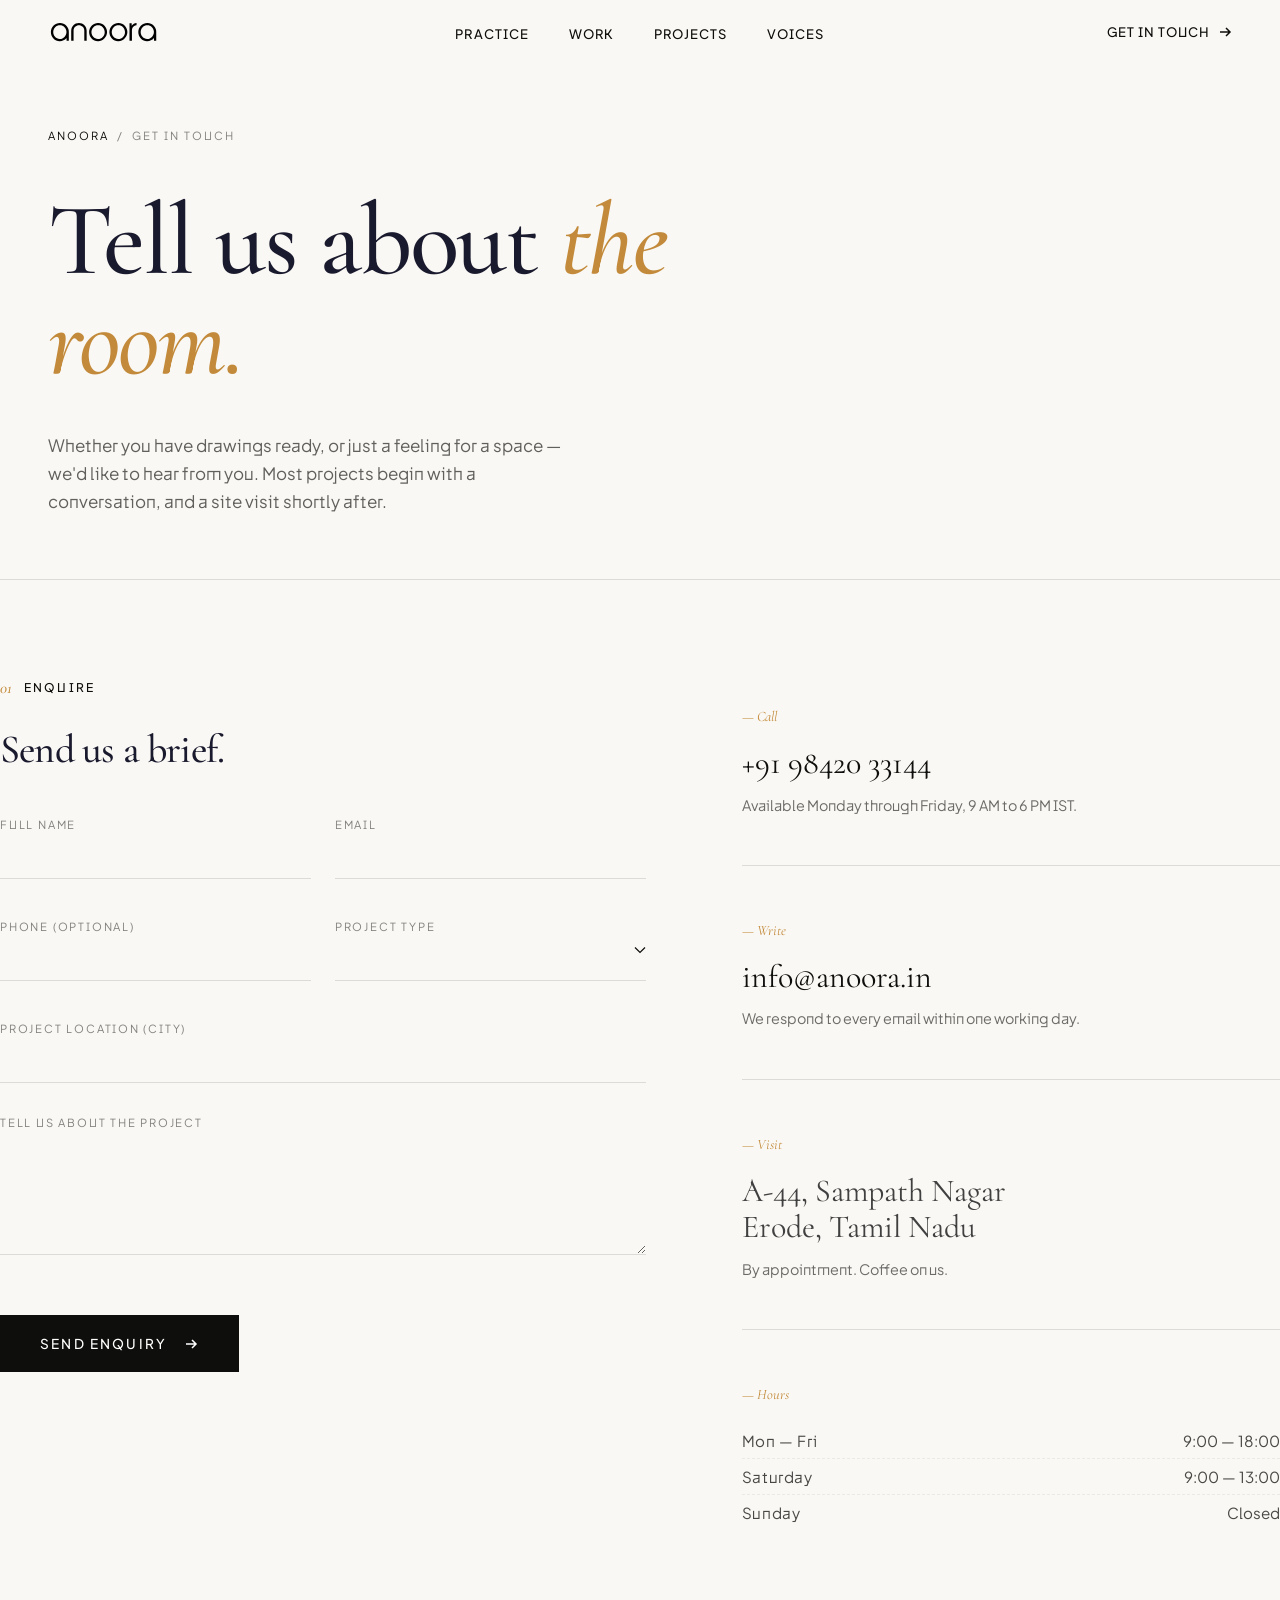
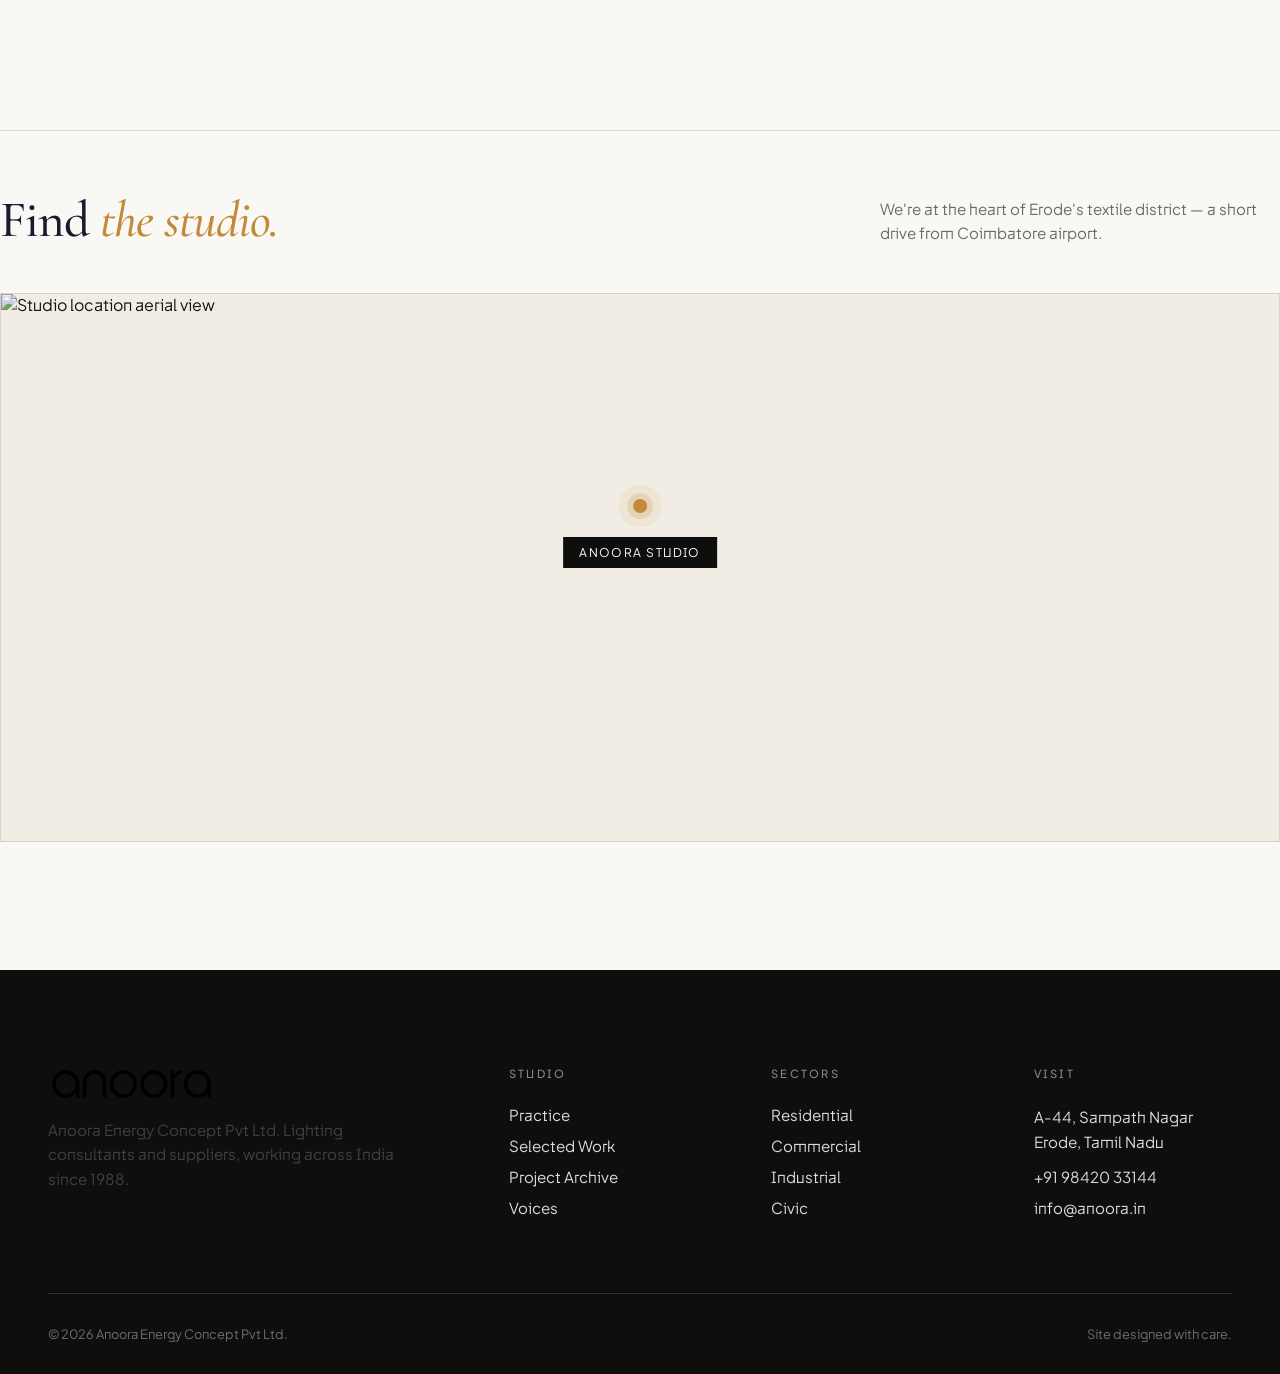
==== contact.html @ b4c1d75c "feat: add contact page; drop Makino and Horse Court from homepage feature list Contact page rebuilt " ====
<!DOCTYPE html>
<html lang="en">
<head>
  <meta charset="UTF-8">
  <meta name="viewport" content="width=device-width, initial-scale=1.0">
  <title>Get in Touch — Anoora</title>
  <link rel="preconnect" href="https://fonts.googleapis.com">
  <link rel="preconnect" href="https://fonts.gstatic.com" crossorigin>
  <link href="https://fonts.googleapis.com/css2?family=Cormorant+Garamond:ital,wght@0,400;0,500;0,600;1,400;1,500&family=Plus+Jakarta+Sans:wght@300;400;500;600;700;800&display=swap" rel="stylesheet">
  <link rel="stylesheet" href="colors_and_type.css">
  <link rel="stylesheet" href="styles.css">
</head>
<body>
  <!-- Nav -->
  <nav class="nav nav-always-dark" id="nav" style="padding: 20px 48px">
    <a href="index.html" class="nav-brand" aria-label="Anoora — Home">
      <img src="resources/anoora-wordmark.svg" alt="Anoora" style="height: 24px">
    </a>
    <ul class="nav-links">
      <li><a href="index.html#practice">Practice</a></li>
      <li><a href="index.html#work">Work</a></li>
      <li><a href="projects.html">Projects</a></li>
      <li><a href="index.html#voices">Voices</a></li>
    </ul>
    <a href="contact.html" class="nav-cta">
      Get in Touch
      <svg viewBox="0 0 14 14" fill="none" stroke="currentColor" stroke-width="1.5"><path d="M2 7h10M8 3l4 4-4 4"/></svg>
    </a>
  </nav>

  <!-- Hero -->
  <header class="contact-hero">
    <div class="container">
      <div class="breadcrumb">
        <a href="index.html">Anoora</a> &nbsp;/&nbsp; <span>Get in Touch</span>
      </div>
      <h1 class="display-h">Tell us about <em>the room.</em></h1>
      <p class="lede">Whether you have drawings ready, or just a feeling for a space — we'd like to hear from you. Most projects begin with a conversation, and a site visit shortly after.</p>
    </div>
  </header>

  <!-- Main -->
  <section class="container contact-main">
    <!-- Form -->
    <div class="form-section">
      <div class="eyebrow"><span class="num">01</span><span>Enquire</span></div>
      <h2 class="display-h">Send us a brief.</h2>

      <div class="success" id="success">✓ Thank you. We've received your enquiry and will be in touch within two working days.</div>

      <form id="contactForm">
        <div class="form-row">
          <div class="field">
            <input type="text" id="name" name="name" placeholder=" " required>
            <label for="name">Full name</label>
          </div>
          <div class="field">
            <input type="email" id="email" name="email" placeholder=" " required>
            <label for="email">Email</label>
          </div>
        </div>

        <div class="form-row">
          <div class="field">
            <input type="tel" id="phone" name="phone" placeholder=" ">
            <label for="phone">Phone (optional)</label>
          </div>
          <div class="field">
            <select id="type" name="type" required>
              <option value=""></option>
              <option value="residential">Residential</option>
              <option value="commercial">Commercial</option>
              <option value="industrial">Industrial</option>
              <option value="hospitality">Hospitality</option>
              <option value="civic">Civic / Government</option>
              <option value="other">Other</option>
            </select>
            <label for="type">Project type</label>
          </div>
        </div>

        <div class="field">
          <input type="text" id="location" name="location" placeholder=" ">
          <label for="location">Project location (city)</label>
        </div>

        <div class="field">
          <textarea id="message" name="message" placeholder=" " required></textarea>
          <label for="message">Tell us about the project</label>
        </div>

        <button type="submit" class="submit">
          Send Enquiry
          <svg viewBox="0 0 16 16" fill="none" stroke="currentColor" stroke-width="1.5"><path d="M3 8h10M9 4l4 4-4 4"/></svg>
        </button>
      </form>
    </div>

    <!-- Info -->
    <aside class="info-section">
      <div class="info-block">
        <span class="label">— Call</span>
        <p class="value"><a href="tel:+919842033144">+91 98420 33144</a></p>
        <p class="desc">Available Monday through Friday, 9 AM to 6 PM IST.</p>
      </div>

      <div class="info-block">
        <span class="label">— Write</span>
        <p class="value"><a href="mailto:info@anoora.in">info@anoora.in</a></p>
        <p class="desc">We respond to every email within one working day.</p>
      </div>

      <div class="info-block">
        <span class="label">— Visit</span>
        <p class="value">A-44, Sampath Nagar<br>Erode, Tamil Nadu</p>
        <p class="desc">By appointment. Coffee on us.</p>
      </div>

      <div class="info-block">
        <span class="label">— Hours</span>
        <ul class="hours">
          <li><span class="day">Mon — Fri</span><span>9:00 — 18:00</span></li>
          <li><span class="day">Saturday</span><span>9:00 — 13:00</span></li>
          <li><span class="day">Sunday</span><span>Closed</span></li>
        </ul>
      </div>
    </aside>
  </section>

  <!-- Map -->
  <section class="container map-section">
    <div class="map-head">
      <h2 class="display-h">Find <em>the studio.</em></h2>
      <p>We're at the heart of Erode's textile district — a short drive from Coimbatore airport.</p>
    </div>
    <div class="map-frame">
      <img src="https://images.unsplash.com/photo-1524661135-423995f22d0b?w=2000&q=85&auto=format&fit=crop" alt="Studio location aerial view">
      <div class="map-pin">
        <div class="dot"></div>
        <div class="label">Anoora Studio</div>
      </div>
    </div>
  </section>

  <!-- Footer -->
  <footer>
    <div class="container">
      <div class="footer-top">
        <div class="footer-brand">
          <img src="resources/anoora-wordmark.svg" alt="Anoora" style="height: 36px; margin-bottom: 1rem;">
          <p>Anoora Energy Concept Pvt Ltd. Lighting consultants and suppliers, working across India since 1988.</p>
        </div>
        <div class="footer-col">
          <h4>Studio</h4>
          <a href="index.html#practice">Practice</a>
          <a href="index.html#work">Selected Work</a>
          <a href="projects.html">Project Archive</a>
          <a href="index.html#voices">Voices</a>
        </div>
        <div class="footer-col">
          <h4>Sectors</h4>
          <a href="#">Residential</a>
          <a href="#">Commercial</a>
          <a href="#">Industrial</a>
          <a href="#">Civic</a>
        </div>
        <div class="footer-col">
          <h4>Visit</h4>
          <p>A-44, Sampath Nagar<br>Erode, Tamil Nadu</p>
          <a href="tel:+919842033144">+91 98420 33144</a>
          <a href="mailto:info@anoora.in">info@anoora.in</a>
        </div>
      </div>
      <div class="footer-bottom">
        <span>© 2026 Anoora Energy Concept Pvt Ltd.</span>
        <span>Site designed with care.</span>
      </div>
    </div>
  </footer>

  <script>
    // Nav scroll behavior (matches projects.html)
    const nav = document.getElementById('nav');
    const onScroll = () => {
      if (window.scrollY > 80) nav.classList.add('scrolled');
      else nav.classList.remove('scrolled');
    };
    window.addEventListener('scroll', onScroll, { passive: true });
    onScroll();

    // Contact form (no backend — just confirms receipt client-side)
    const form = document.getElementById('contactForm');
    const success = document.getElementById('success');

    form.addEventListener('submit', (e) => {
      e.preventDefault();
      success.classList.add('show');
      form.reset();
      setTimeout(() => success.classList.remove('show'), 6000);
    });
  </script>
</body>
</html>
---- colors_and_type.css ----
/* Anoora Design System - Colors & Typography */

:root {
  /* ===== PRIMARY BRAND COLORS ===== */
  --color-primary: #6B5B4B;           /* Muted taupe brown for buttons */
  --color-primary-light: #7A6958;     /* Lighter taupe for hover */
  --color-primary-dark: #5C4E42;      /* Darker taupe for active */

  --color-accent: #D64545;

  /* ===== BRAND ACCENT (Original gold - use for highlights only) ===== */
  --color-brand-gold: #F49C3C;
  --color-brand-gold-dark: #E08A2A;

  /* ===== NEUTRALS (Simplified) ===== */
  --color-white: #FFFFFF;
  --color-black: #000000;

  --color-gray-100: #F5F5F5;
  --color-gray-200: #EFEFEF;
  --color-gray-400: #BDBDBD;
  --color-gray-600: #666666;
  --color-gray-700: #404040;
  --color-gray-900: #1A1A2E;

  /* ===== SEMANTIC COLORS ===== */
  --color-success: #1F8A5B;
  --color-warning: #E5A712;
  --color-error: #C73E1D;
  --color-info: #2A6FDB;

  /* ===== TEXT COLORS ===== */
  --text-primary: #1A1A2E;
  --text-secondary: #404040;
  --text-tertiary: #999999;
  --text-disabled: #BDBDBD;
  --text-inverse: #FFFFFF;

  /* ===== BACKGROUNDS ===== */
  --bg-primary: #FFFFFF;
  --bg-secondary: #F5F5F5;
  --bg-tertiary: #EFEFEF;

  /* ===== BORDERS ===== */
  --border-color-light: #EFEFEF;
  --border-color-medium: #DCDCDC;
  --border-color-dark: #BDBDBD;
  --border-width-thin: 0.0625rem;  /* 1px */
  --border-width-medium: 0.125rem; /* 2px */
  --border-radius-sm: 0.25rem;     /* 4px */
  --border-radius-md: 0.5rem;      /* 8px */
  --border-radius-lg: 0.75rem;     /* 12px */
  --border-radius-xl: 1rem;        /* 16px */

  /* ===== SHADOWS ===== */
  --shadow-sm: 0 2px 8px rgba(0, 0, 0, 0.08);
  --shadow-md: 0 4px 16px rgba(0, 0, 0, 0.12);
  --shadow-lg: 0 12px 32px rgba(0, 0, 0, 0.16);
  --shadow-overlay: 0 20px 48px rgba(0, 0, 0, 0.2);

  /* ===== SPACING SCALE (0.5rem base = 8px) ===== */
  --space-xs: 0.25rem;     /* 4px */
  --space-sm: 0.5rem;      /* 8px */
  --space-md: 1rem;        /* 16px */
  --space-lg: 1.5rem;      /* 24px */
  --space-xl: 2rem;        /* 32px */
  --space-2xl: 2.5rem;     /* 40px */
  --space-3xl: 3rem;       /* 48px */
  --space-4xl: 3.5rem;     /* 56px */
  --space-5xl: 4rem;       /* 64px */
  --space-6xl: 5rem;       /* 80px */

  /* ===== TYPOGRAPHY - FONT FAMILIES ===== */
  --font-sans: "Plus Jakarta Sans", -apple-system, BlinkMacSystemFont, "Segoe UI", "Helvetica Neue", sans-serif;
  --font-serif: "Plus Jakarta Sans", "Georgia", serif;
  --font-mono: "IBM Plex Mono", "Courier New", monospace;

  /* ===== TYPOGRAPHY - SIZE SCALE (rem-based) ===== */
  --text-xs: 0.75rem;      /* 12px */
  --text-sm: 0.875rem;     /* 14px */
  --text-base: 1rem;       /* 16px */
  --text-lg: 1.25rem;      /* 20px */
  --text-xl: 1.5rem;       /* 24px */
  --text-2xl: 1.75rem;     /* 28px */
  --text-3xl: 2rem;        /* 32px */
  --text-4xl: 2.25rem;     /* 36px */
  --text-5xl: 2.5rem;      /* 40px */
  --text-6xl: 3rem;        /* 48px */
  --text-7xl: 3.5rem;      /* 56px */

  /* ===== TYPOGRAPHY - LINE HEIGHT ===== */
  --leading-tight: 1.2;
  --leading-snug: 1.375;
  --leading-normal: 1.5;
  --leading-relaxed: 1.625;
  --leading-loose: 1.875;

  /* ===== TYPOGRAPHY - FONT WEIGHT ===== */
  --font-light: 300;
  --font-normal: 400;
  --font-medium: 500;
  --font-semibold: 600;
  --font-bold: 700;
  --font-extrabold: 800;

  /* ===== TRANSITIONS ===== */
  --transition-fast: 150ms cubic-bezier(0.4, 0, 0.2, 1);
  --transition-base: 200ms cubic-bezier(0.4, 0, 0.2, 1);
  --transition-slow: 300ms cubic-bezier(0.4, 0, 0.2, 1);

  /* ===== Z-INDEX SCALE ===== */
  --z-base: 0;
  --z-dropdown: 10;
  --z-sticky: 20;
  --z-fixed: 30;
  --z-modal-backdrop: 40;
  --z-modal: 50;
  --z-tooltip: 100;
}

/* ===== SEMANTIC TYPE STYLES ===== */

/* Headings */
h1, h2, h3, h4, h5, h6 {
  margin: 0;
  color: var(--text-primary);
}

h1 {
  font-size: var(--text-6xl);
  font-weight: var(--font-bold);
  line-height: var(--leading-tight);
}

h2 {
  font-size: var(--text-5xl);
  font-weight: var(--font-bold);
  line-height: var(--leading-tight);
}

h3 {
  font-size: var(--text-3xl);
  font-weight: var(--font-bold);
  line-height: var(--leading-snug);
}

h4 {
  font-size: var(--text-2xl);
  font-weight: var(--font-semibold);
  line-height: var(--leading-snug);
}

h5 {
  font-size: var(--text-lg);
  font-weight: var(--font-semibold);
  line-height: var(--leading-normal);
}

h6 {
  font-size: var(--text-base);
  font-weight: var(--font-semibold);
  line-height: var(--leading-normal);
  color: var(--text-secondary);
}

/* Body Text */
p {
  font-size: var(--text-base);
  font-weight: var(--font-normal);
  line-height: var(--leading-relaxed);
  color: var(--text-secondary);
  margin: 0;
}

.text-sm {
  font-size: var(--text-sm);
  line-height: var(--leading-normal);
}

.text-xs {
  font-size: var(--text-xs);
  line-height: var(--leading-tight);
}

.text-lg {
  font-size: var(--text-lg);
  line-height: var(--leading-relaxed);
}

/* Text Variants */
.text-primary {
  color: var(--text-primary);
}

.text-secondary {
  color: var(--text-secondary);
}

.text-tertiary {
  color: var(--text-tertiary);
}

.text-disabled {
  color: var(--text-disabled);
}

.text-inverse {
  color: var(--text-inverse);
}

.text-bold {
  font-weight: var(--font-bold);
}

.text-semibold {
  font-weight: var(--font-semibold);
}

.text-medium {
  font-weight: var(--font-medium);
}

/* Links */
a {
  color: var(--color-primary);
  text-decoration: none;
  transition: color var(--transition-base);
}

a:hover {
  color: var(--color-primary-dark);
  text-decoration: underline;
}

a:active {
  color: var(--color-primary-dark);
}

/* Code */
code {
  font-family: var(--font-mono);
  font-size: 0.875em;
  background-color: var(--bg-tertiary);
  padding: 2px 6px;
  border-radius: var(--border-radius-sm);
  color: var(--color-accent);
}

pre {
  font-family: var(--font-mono);
  font-size: var(--text-sm);
  background-color: var(--color-gray-900);
  color: #E0E0E0;
  padding: var(--space-lg);
  border-radius: var(--border-radius-md);
  overflow-x: auto;
  line-height: var(--leading-relaxed);
}

/* ===== COMPONENT UTILITIES ===== */

.button-primary {
  background-color: var(--color-primary);
  color: var(--text-inverse);
  font-weight: var(--font-semibold);
  padding: 0.75rem 1.5rem;
  border: none;
  border-radius: var(--border-radius-md);
  cursor: pointer;
  transition: all var(--transition-base);
  min-height: 2.75rem;
  display: inline-flex;
  align-items: center;
  justify-content: center;
}

.button-primary:hover {
  background-color: var(--color-primary-light);
  box-shadow: var(--shadow-sm);
}

.button-primary:active {
  background-color: var(--color-primary-dark);
}

.button-secondary {
  background-color: var(--bg-primary);
  color: var(--text-primary);
  border: var(--border-width-thin) solid var(--border-color-dark);
  font-weight: var(--font-semibold);
  padding: 0.75rem 1.5rem;
  border-radius: var(--border-radius-md);
  cursor: pointer;
  transition: all var(--transition-base);
  min-height: 2.75rem;
  display: inline-flex;
  align-items: center;
  justify-content: center;
}

.button-secondary:hover {
  border-color: var(--color-primary);
  color: var(--color-primary);
}

.button-secondary:active {
  background-color: var(--bg-secondary);
}

.card {
  background-color: var(--bg-primary);
  border: var(--border-width-thin) solid var(--border-color-light);
  border-radius: var(--border-radius-lg);
  padding: var(--space-lg);
  box-shadow: var(--shadow-sm);
  transition: all var(--transition-base);
}

.card:hover {
  box-shadow: var(--shadow-md);
}

.input-field {
  width: 100%;
  padding: 0.75rem 1rem;
  font-size: var(--text-base);
  font-family: var(--font-sans);
  border: var(--border-width-thin) solid var(--border-color-medium);
  border-radius: var(--border-radius-md);
  transition: all var(--transition-base);
  color: var(--text-primary);
}

.input-field::placeholder {
  color: var(--text-tertiary);
}

.input-field:focus {
  outline: none;
  border-color: var(--color-primary);
  box-shadow: 0 0 0 0.1875rem rgba(244, 156, 60, 0.1);
}

.badge {
  display: inline-flex;
  align-items: center;
  padding: 0.25rem 0.75rem;
  border-radius: var(--border-radius-sm);
  font-size: var(--text-xs);
  font-weight: var(--font-semibold);
  background-color: var(--bg-secondary);
  color: var(--text-secondary);
}

.badge--success {
  background-color: rgba(31, 138, 91, 0.1);
  color: var(--color-success);
}

.badge--warning {
  background-color: rgba(229, 167, 18, 0.1);
  color: var(--color-warning);
}

.badge--error {
  background-color: rgba(199, 62, 29, 0.1);
  color: var(--color-error);
}

.badge--info {
  background-color: rgba(42, 111, 219, 0.1);
  color: var(--color-info);
}
---- styles.css ----
:root {
  --ink: #0E0E0C;
  --ink-soft: #1A1A18;
  --paper: #FAF8F4;
  --paper-warm: #F2EDE4;
  --rule: rgba(14, 14, 12, 0.12);
  --rule-soft: rgba(14, 14, 12, 0.06);
  --rule-inverse: rgba(255, 255, 255, 0.15);
  --gold: #C28A3A;
  --gold-soft: #D4A155;
  --font-display: "Cormorant Garamond", "Garamond", "Georgia", serif;
}

* { box-sizing: border-box; margin: 0; padding: 0; }

html { scroll-behavior: smooth; }

body {
  font-family: var(--font-sans);
  background-color: var(--paper);
  color: var(--ink);
  overflow-x: hidden;
  -webkit-font-smoothing: antialiased;
  font-feature-settings: "ss01", "cv11";
}

img { display: block; max-width: 100%; }

/* ========= NAV ========= */
.nav {
  position: fixed;
  top: 0; left: 0; right: 0;
  padding: 1rem 3rem;
  display: grid;
  grid-template-columns: 1fr auto 1fr;
  align-items: center;
  z-index: 100;
  transition: all 400ms cubic-bezier(0.4, 0, 0.2, 1);
}

.nav.scrolled {
  background: rgba(250, 248, 244, 0.92);
  backdrop-filter: blur(20px);
  padding: 0.75rem 3rem;
  border-bottom: 1px solid var(--rule-soft);
}

.nav-brand {
  display: inline-flex;
  align-items: center;
  text-decoration: none;
  filter: invert(1) brightness(2);
  transition: filter 400ms cubic-bezier(0.4, 0, 0.2, 1);
}

.nav.scrolled .nav-brand { filter: none; }

.nav-brand img {
  height: 32px;
  width: auto;
  display: block;
}

.nav-links {
  display: flex;
  gap: 2.5rem;
  justify-self: center;
  list-style: none;
}

.nav-links a {
  font-size: 0.8125rem;
  font-weight: 500;
  letter-spacing: 0.08em;
  text-transform: uppercase;
  color: #fff;
  text-decoration: none;
  transition: opacity 200ms;
  position: relative;
}

.nav.scrolled .nav-links a { color: var(--ink); }
.nav-links a:hover { opacity: 0.6; }

.nav-cta {
  justify-self: end;
  font-size: 0.8125rem;
  letter-spacing: 0.08em;
  text-transform: uppercase;
  font-weight: 500;
  color: #fff;
  text-decoration: none;
  display: inline-flex;
  align-items: center;
  gap: 0.5rem;
  transition: gap 200ms;
}

.nav.scrolled .nav-cta { color: var(--ink); }
.nav-cta:hover {
  gap: 0.75rem;
  background: rgba(255, 255, 255, 0.12);
  padding: 0.625rem 1.25rem;
  border-radius: 24px;
  transition: all 200ms ease;
}
.nav.scrolled .nav-cta:hover {
  background: rgba(14, 14, 12, 0.08);
}
.nav-cta svg { width: 14px; height: 14px; }

/* ========= HERO ========= */
.hero {
  height: 100vh;
  min-height: 700px;
  position: relative;
  overflow: hidden;
  background: var(--ink);
  color: #fff;
}

.hero-media {
  position: absolute; inset: 0;
  z-index: 1;
}

.hero-media img {
  width: 100%; height: 100%;
  object-fit: cover;
  opacity: 0;
  transform: scale(1.1);
  animation: heroIn 2s cubic-bezier(0.22, 1, 0.36, 1) 0.3s forwards;
}

@keyframes heroIn {
  to { opacity: 0.85; transform: scale(1); }
}

.hero::after {
  content: '';
  position: absolute; inset: 0;
  background: linear-gradient(180deg, rgba(0,0,0,0.4) 0%, rgba(0,0,0,0) 30%, rgba(0,0,0,0) 60%, rgba(0,0,0,0.7) 100%);
  z-index: 2;
}

.hero-content {
  position: relative;
  z-index: 3;
  height: 100%;
  display: grid;
  grid-template-rows: 1fr auto;
  padding: 8rem 3rem 3rem;
}

.hero-meta {
  display: flex;
  justify-content: space-between;
  align-items: end;
  font-size: 0.75rem;
  letter-spacing: 0.18em;
  text-transform: uppercase;
  opacity: 0;
  animation: fadeIn 1.2s ease-out 1.4s forwards;
}

.hero-meta .dot {
  display: inline-block;
  width: 6px; height: 6px;
  background: var(--gold);
  border-radius: 50%;
  margin-right: 0.5rem;
  vertical-align: middle;
}

.hero-headline {
  align-self: end;
  max-width: 1100px;
}

.hero-headline h1 {
  font-family: var(--font-display);
  font-size: clamp(3rem, 9vw, 8rem);
  font-weight: 500;
  line-height: 0.95;
  letter-spacing: -0.02em;
}

.hero-headline h1 .word {
  display: inline-block;
  overflow: hidden;
}

.hero-headline h1 .word > span {
  display: inline-block;
  transform: translateY(110%);
  animation: wordUp 1.1s cubic-bezier(0.22, 1, 0.36, 1) forwards;
}

.hero-headline h1 .word:nth-child(1) > span { animation-delay: 0.5s; }
.hero-headline h1 .word:nth-child(2) > span { animation-delay: 0.65s; }
.hero-headline h1 .word:nth-child(3) > span { animation-delay: 0.8s; }

.hero-headline em {
  font-style: italic;
  color: var(--gold-soft);
}

@keyframes wordUp { to { transform: translateY(0); } }
@keyframes fadeIn { to { opacity: 1; } }

.hero-sub {
  margin-top: 1.5rem;
  font-size: 1rem;
  max-width: 460px;
  opacity: 0;
  line-height: 1.6;
  animation: fadeIn 1.2s ease-out 1.6s forwards;
  color: rgba(255,255,255,0.78);
}

.scroll-cue {
  position: absolute;
  bottom: 2rem; left: 50%;
  transform: translateX(-50%);
  z-index: 4;
  display: flex;
  align-items: center;
  gap: 0.5rem;
  font-size: 0.7rem;
  letter-spacing: 0.2em;
  text-transform: uppercase;
  color: rgba(255,255,255,0.7);
  opacity: 0;
  animation: fadeIn 1s ease-out 2s forwards;
}

.scroll-cue .line {
  width: 1px;
  height: 32px;
  background: rgba(255,255,255,0.4);
  position: relative;
  overflow: hidden;
}

.scroll-cue .line::after {
  content: '';
  position: absolute;
  top: 0; left: 0;
  width: 100%; height: 50%;
  background: var(--gold);
  animation: scrollLine 2s ease-in-out infinite;
}

@keyframes scrollLine {
  0%, 100% { transform: translateY(-100%); }
  50% { transform: translateY(200%); }
}

/* ========= SECTION BASE ========= */
section {
  position: relative;
}

.container {
  max-width: 1480px;
  margin: 0 auto;
  padding: 0 3rem;
}

.eyebrow {
  display: inline-flex;
  align-items: center;
  gap: 0.75rem;
  font-size: 0.75rem;
  letter-spacing: 0.18em;
  text-transform: uppercase;
  font-weight: 500;
  color: var(--ink);
}

.eyebrow .num {
  font-family: var(--font-display);
  font-style: italic;
  color: var(--gold);
  font-size: 1rem;
  letter-spacing: 0;
}

.display-h {
  font-family: var(--font-display);
  font-weight: 500;
  letter-spacing: -0.02em;
  line-height: 0.98;
}

.display-h em {
  font-style: italic;
  color: var(--gold);
}

/* ========= INTRO ========= */
.intro {
  padding: 10rem 0 8rem;
}

.intro-grid {
  display: grid;
  grid-template-columns: 1fr 1.4fr;
  gap: 6rem;
  align-items: start;
}

.intro-left .eyebrow { margin-bottom: 3rem; }

.intro-aside {
  font-size: 0.85rem;
  line-height: 1.7;
  color: rgba(14,14,12,0.6);
  max-width: 280px;
}

.intro-aside .stat {
  font-family: var(--font-display);
  font-size: 3rem;
  color: var(--ink);
  display: block;
  margin-bottom: 0.5rem;
  line-height: 1;
}

.intro-headline {
  font-size: clamp(2.5rem, 5.2vw, 5rem);
  max-width: 14ch;
}

.intro-body {
  margin-top: 3rem;
  max-width: 540px;
  font-size: 1.0625rem;
  line-height: 1.65;
  color: rgba(14,14,12,0.7);
}

.intro-meta {
  margin-top: 3rem;
  padding-top: 2rem;
  border-top: 1px solid var(--rule);
  display: grid;
  grid-template-columns: repeat(3, 1fr);
  gap: 2rem;
  max-width: 540px;
}

.intro-meta .item .num {
  font-family: var(--font-display);
  font-size: 2rem;
  display: block;
  line-height: 1;
  margin-bottom: 0.5rem;
}

.intro-meta .item .label {
  font-size: 0.7rem;
  letter-spacing: 0.16em;
  text-transform: uppercase;
  color: rgba(14,14,12,0.5);
}

/* ========= MARQUEE ========= */
:root { --ticker-scale: 0.55; }

.marquee {
  padding: calc(2rem * var(--ticker-scale)) 0;
  border-top: 1px solid var(--rule);
  border-bottom: 1px solid var(--rule);
  overflow: hidden;
  white-space: nowrap;
}

.marquee-track {
  display: inline-flex;
  gap: calc(4rem * var(--ticker-scale));
  animation: marquee 40s linear infinite;
  font-family: var(--font-display);
  font-size: calc(clamp(3rem, 7vw, 6rem) * var(--ticker-scale));
  line-height: 1;
}

.marquee-track span {
  display: inline-flex;
  align-items: center;
  gap: calc(4rem * var(--ticker-scale));
}

.marquee-track span::after {
  content: '✦';
  color: var(--gold);
  font-size: 0.5em;
}

.marquee-track span:nth-child(odd) {
  color: var(--ink);
}

.marquee-track span:nth-child(even) {
  color: rgba(14,14,12,0.35);
}

.marquee em {
  font-style: italic;
  color: rgba(14,14,12,0.3);
}

@keyframes marquee {
  from { transform: translateX(0); }
  to { transform: translateX(-50%); }
}

/* ========= FEATURED PROJECTS ========= */
.projects {
  padding: 8rem 0 6rem;
}

.projects-header {
  display: grid;
  grid-template-columns: 1fr 1fr;
  align-items: end;
  gap: 4rem;
  margin-bottom: 6rem;
}

.projects-header h2 {
  font-size: clamp(2.5rem, 5vw, 4.5rem);
}

.projects-header p {
  font-size: 1rem;
  line-height: 1.6;
  color: rgba(14,14,12,0.65);
  max-width: 420px;
  justify-self: end;
}

.project-row {
  display: grid;
  grid-template-columns: 1fr 1fr;
  gap: 4rem;
  margin-bottom: 8rem;
  align-items: center;
}

.project-row:nth-child(even) .project-img-wrap { order: 2; }
.project-row:nth-child(even) .project-info { order: 1; padding-right: 0; padding-left: 2rem; }

.project-img-wrap {
  position: relative;
  overflow: hidden;
  aspect-ratio: 4/5;
  background: var(--paper-warm);
}

.project-img-wrap img {
  width: 100%;
  height: 100%;
  object-fit: cover;
  transition: transform 1.2s cubic-bezier(0.22, 1, 0.36, 1);
}

.project-row:hover .project-img-wrap img {
  transform: scale(1.04);
}

.project-info {
  padding-right: 2rem;
}

.project-num {
  font-family: var(--font-display);
  font-style: italic;
  font-size: 1.25rem;
  color: var(--gold);
  margin-bottom: 1.5rem;
  display: block;
}

.project-category {
  font-size: 0.7rem;
  letter-spacing: 0.18em;
  text-transform: uppercase;
  color: rgba(14,14,12,0.5);
  margin-bottom: 1rem;
}

.project-info h3 {
  font-family: var(--font-display);
  font-size: clamp(2rem, 3.5vw, 3rem);
  font-weight: 500;
  line-height: 1.05;
  letter-spacing: -0.01em;
  margin-bottom: 1.5rem;
}

.project-info p {
  font-size: 1rem;
  line-height: 1.65;
  color: rgba(14,14,12,0.65);
  margin-bottom: 2rem;
  max-width: 440px;
}

.project-meta {
  display: flex;
  gap: 2rem;
  margin-bottom: 2.5rem;
  padding-top: 1.5rem;
  border-top: 1px solid var(--rule);
  max-width: 440px;
}

.project-meta .item {
  flex: 1;
}

.project-meta .label {
  font-size: 0.65rem;
  letter-spacing: 0.16em;
  text-transform: uppercase;
  color: rgba(14,14,12,0.5);
  display: block;
  margin-bottom: 0.5rem;
}

.project-meta .val {
  font-size: 0.9rem;
  color: var(--ink);
  font-weight: 500;
}

.arrow-link {
  display: inline-flex;
  align-items: center;
  gap: 0.75rem;
  font-size: 0.8125rem;
  letter-spacing: 0.16em;
  text-transform: uppercase;
  font-weight: 500;
  color: var(--ink);
  text-decoration: none;
  padding-bottom: 0.5rem;
  border-bottom: 1px solid var(--ink);
  transition: gap 300ms ease;
}

.arrow-link:hover { gap: 1.25rem; }
.arrow-link svg { width: 16px; height: 16px; }

.view-all {
  text-align: center;
  margin-top: 4rem;
}

.view-all .arrow-link {
  font-size: 0.9rem;
  padding-bottom: 0.75rem;
}

/* ========= SECTORS (DARK) ========= */
.sectors {
  background: var(--ink);
  color: #fff;
  padding: 10rem 0;
}

.sectors-header {
  margin-bottom: 5rem;
  display: grid;
  grid-template-columns: 1fr 1fr;
  gap: 4rem;
  align-items: end;
}

.sectors-header h2 {
  font-size: clamp(2.5rem, 5vw, 4.5rem);
  color: #fff;
}

.sectors-header em { color: var(--gold-soft); }

.sectors-header p {
  font-size: 1rem;
  color: rgba(255,255,255,0.65);
  max-width: 460px;
  line-height: 1.6;
  justify-self: end;
}

.sectors-grid {
  display: grid;
  grid-template-columns: repeat(4, 1fr);
  gap: 1.5rem;
}

.sector-tile {
  position: relative;
  aspect-ratio: 3/5;
  overflow: hidden;
  cursor: pointer;
}

.sector-tile img {
  width: 100%; height: 100%;
  object-fit: cover;
  transition: transform 1.2s cubic-bezier(0.22, 1, 0.36, 1);
  opacity: 0.7;
}

.sector-tile:hover img {
  transform: scale(1.06);
  opacity: 1;
}

.sector-tile::after {
  content: '';
  position: absolute; inset: 0;
  background: linear-gradient(180deg, rgba(14,14,12,0) 50%, rgba(14,14,12,0.85) 100%);
}

.sector-info {
  position: absolute;
  bottom: 0; left: 0;
  padding: 2rem;
  z-index: 2;
  width: 100%;
}

.sector-num {
  font-family: var(--font-display);
  font-style: italic;
  font-size: 0.9rem;
  color: var(--gold);
  margin-bottom: 0.5rem;
}

.sector-info h3 {
  font-family: var(--font-display);
  font-size: 1.75rem;
  font-weight: 500;
  color: #fff;
  margin-bottom: 0.5rem;
}

.sector-info p {
  font-size: 0.85rem;
  color: rgba(255,255,255,0.7);
  line-height: 1.5;
  max-height: 0;
  opacity: 0;
  overflow: hidden;
  transition: max-height 400ms ease, opacity 400ms ease 100ms;
}

.sector-tile:hover .sector-info p {
  max-height: 100px;
  opacity: 1;
}

/* ========= PHILOSOPHY (LIGHT) ========= */
.philosophy {
  padding: 12rem 0;
  background: var(--paper-warm);
  overflow: hidden;
}

.philosophy-inner {
  display: grid;
  grid-template-columns: 1.2fr 1fr;
  gap: 6rem;
  align-items: center;
}

.philosophy-text .eyebrow { margin-bottom: 2.5rem; }

.philosophy-text h2 {
  font-size: clamp(2.2rem, 4vw, 3.5rem);
  line-height: 1.1;
  margin-bottom: 2rem;
  max-width: 18ch;
}

.philosophy-text p {
  font-size: 1.0625rem;
  line-height: 1.7;
  color: rgba(14,14,12,0.7);
  margin-bottom: 1.5rem;
  max-width: 480px;
}

.philosophy-img {
  aspect-ratio: 3/4;
  overflow: hidden;
}

.philosophy-img img {
  width: 100%; height: 100%;
  object-fit: cover;
}

/* ========= TESTIMONIALS ========= */
.testimonials {
  padding: 10rem 0;
  background: var(--ink);
  color: #fff;
  text-align: center;
}

.testimonials .eyebrow {
  color: rgba(255,255,255,0.7);
  margin-bottom: 4rem;
  justify-content: center;
}

.testimonial-stage {
  max-width: 1000px;
  margin: 0 auto;
  min-height: 320px;
  position: relative;
}

.testimonial-slide {
  position: absolute;
  inset: 0;
  opacity: 0;
  transition: opacity 800ms ease;
  pointer-events: none;
}

.testimonial-slide.active {
  opacity: 1;
  pointer-events: auto;
  position: relative;
}

.testimonial-quote {
  font-family: var(--font-display);
  font-size: clamp(1.75rem, 3.5vw, 3rem);
  font-weight: 500;
  line-height: 1.25;
  color: #fff;
  margin-bottom: 3rem;
  letter-spacing: -0.01em;
}

.testimonial-quote em { color: var(--gold-soft); }

.testimonial-meta {
  display: inline-flex;
  flex-direction: column;
  align-items: center;
  gap: 0.5rem;
}

.testimonial-meta .name {
  font-size: 0.9rem;
  font-weight: 500;
  letter-spacing: 0.05em;
}

.testimonial-meta .role {
  font-size: 0.75rem;
  letter-spacing: 0.16em;
  text-transform: uppercase;
  color: rgba(255,255,255,0.5);
}

.testimonial-nav {
  display: inline-flex;
  gap: 1rem;
  margin-top: 4rem;
  justify-content: center;
}

.t-btn {
  width: 48px;
  height: 48px;
  border: 1px solid rgba(255,255,255,0.2);
  background: transparent;
  color: #fff;
  cursor: pointer;
  border-radius: 50%;
  transition: all 200ms;
  display: flex;
  align-items: center;
  justify-content: center;
}

.t-btn:hover {
  border-color: var(--gold);
  background: var(--gold);
  color: var(--ink);
}

.t-dots {
  display: flex;
  justify-content: center;
  gap: 0.5rem;
  margin-top: 2rem;
}

.t-dot {
  width: 24px;
  height: 1px;
  background: rgba(255,255,255,0.2);
  cursor: pointer;
  transition: all 300ms;
  border: none;
  padding: 0;
}

.t-dot.active {
  background: var(--gold);
  width: 48px;
}

/* ========= CTA ========= */
.cta-section {
  padding: 10rem 0;
  text-align: center;
}

.cta-section h2 {
  font-size: clamp(2.5rem, 6vw, 5.5rem);
  max-width: 18ch;
  margin: 0 auto 2.5rem;
  line-height: 1;
}

.cta-section .arrow-link {
  font-size: 1rem;
  padding-bottom: 0.75rem;
}

/* ========= FOOTER ========= */
footer {
  background: var(--ink);
  color: rgba(255,255,255,0.7);
  padding: 6rem 0 2rem;
}

.footer-top {
  display: grid;
  grid-template-columns: 2fr 1fr 1fr 1fr;
  gap: 4rem;
  padding-bottom: 4rem;
  border-bottom: 1px solid var(--rule-inverse);
}

.footer-brand h3 {
  font-family: var(--font-display);
  font-size: 2.5rem;
  color: #fff;
  margin-bottom: 1.5rem;
  font-weight: 400;
}

.footer-brand p {
  font-size: 0.95rem;
  line-height: 1.6;
  max-width: 380px;
}

.footer-col h4 {
  font-size: 0.7rem;
  letter-spacing: 0.2em;
  text-transform: uppercase;
  color: rgba(255,255,255,0.5);
  margin-bottom: 1.5rem;
  font-weight: 500;
}

.footer-col a, .footer-col p {
  display: block;
  color: rgba(255,255,255,0.85);
  text-decoration: none;
  font-size: 0.95rem;
  margin-bottom: 0.75rem;
  transition: color 200ms;
}

.footer-col a:hover { color: var(--gold); }

.footer-bottom {
  display: flex;
  justify-content: space-between;
  padding-top: 2rem;
  font-size: 0.8rem;
  color: rgba(255,255,255,0.4);
}

/* ========= REVEAL ========= */
.reveal {
  opacity: 0;
  transform: translateY(40px);
  transition: opacity 1s ease, transform 1s cubic-bezier(0.22, 1, 0.36, 1);
}

.reveal.in {
  opacity: 1;
  transform: translateY(0);
}

.img-reveal {
  clip-path: inset(0 0 100% 0);
  transition: clip-path 1.4s cubic-bezier(0.7, 0, 0.3, 1);
}

.img-reveal.in {
  clip-path: inset(0 0 0 0);
}

/* ========= RESPONSIVE ========= */
@media (max-width: 968px) {
  .nav { padding: 1.25rem 1.5rem; grid-template-columns: 1fr auto; }
  .nav-links { display: none; }
  .hero-content { padding: 6rem 1.5rem 2rem; }
  .container { padding: 0 1.5rem; }
  .intro { padding: 6rem 0; }
  .intro-grid { grid-template-columns: 1fr; gap: 2rem; }
  .intro-meta { grid-template-columns: repeat(3, 1fr); gap: 1rem; }
  .projects-header { grid-template-columns: 1fr; gap: 2rem; }
  .projects-header p { justify-self: start; }
  .project-row { grid-template-columns: 1fr; gap: 2rem; margin-bottom: 5rem; }
  .project-row:nth-child(even) .project-img-wrap { order: 1; }
  .project-row:nth-child(even) .project-info { order: 2; padding-left: 0; }
  .project-info { padding-right: 0; }
  .sectors { padding: 6rem 0; }
  .sectors-header { grid-template-columns: 1fr; gap: 2rem; }
  .sectors-header p { justify-self: start; }
  .sectors-grid { grid-template-columns: 1fr 1fr; }
  .philosophy { padding: 6rem 0; }
  .philosophy-inner { grid-template-columns: 1fr; gap: 3rem; }
  .testimonials, .cta-section { padding: 6rem 0; }
  .footer-top { grid-template-columns: 1fr 1fr; gap: 3rem; }
  .footer-bottom { flex-direction: column; gap: 1rem; }
}

/* ========= ARCHIVE GRID & COMPACT LAYOUTS ========= */
.nav.nav-always-dark {
  color: var(--ink);
}
.nav.nav-always-dark .nav-brand {
  filter: none;
}
.nav.nav-always-dark .nav-links a {
  color: var(--ink);
}
.nav.nav-always-dark .nav-cta {
  color: var(--ink);
}
.nav.nav-always-dark.scrolled {
  background: rgba(250, 248, 244, 0.95);
  backdrop-filter: blur(20px);
  border-bottom: 1px solid var(--rule-soft);
}

.archive-hero {
  background: var(--paper);
  padding: 12rem 0 6rem;
}

.archive-hero-grid {
  display: grid;
  grid-template-columns: 1.3fr 1fr;
  gap: 4rem;
  align-items: end;
}

.archive-hero-left .eyebrow {
  font-size: 0.75rem;
  letter-spacing: 0.18em;
  text-transform: uppercase;
  color: rgba(14, 14, 12, 0.5);
  font-weight: 500;
}

.archive-hero-left h1 {
  font-family: var(--font-display);
  font-size: clamp(3rem, 7vw, 5.5rem);
  font-weight: 500;
  line-height: 0.95;
  letter-spacing: -0.02em;
  color: var(--ink);
  margin-top: 1rem;
}

.archive-hero-left h1 em {
  font-style: italic;
  color: var(--gold);
}

.archive-hero-right p {
  font-size: 1.05rem;
  line-height: 1.65;
  color: rgba(14, 14, 12, 0.7);
  max-width: 440px;
  margin-bottom: 0.5rem;
}

.filter-bar {
  position: sticky;
  top: 72px; /* Sits below nav */
  z-index: 90;
  background: rgba(250, 248, 244, 0.95);
  backdrop-filter: blur(10px);
  border-top: 1px solid var(--rule-soft);
  border-bottom: 1px solid var(--rule-soft);
  padding: 1.25rem 0;
  transition: all 300ms ease;
}

.filter-bar-inner {
  display: flex;
  justify-content: space-between;
  align-items: center;
}

.filter-label {
  font-size: 0.7rem;
  font-weight: 600;
  letter-spacing: 0.18em;
  text-transform: uppercase;
  color: rgba(14, 14, 12, 0.4);
}

.filter-categories {
  display: flex;
  gap: 2rem;
  list-style: none;
}

.filter-btn {
  background: none;
  border: none;
  font-family: var(--font-sans);
  font-size: 0.875rem;
  font-weight: 500;
  color: rgba(14, 14, 12, 0.5);
  cursor: pointer;
  padding: 0.5rem 0;
  position: relative;
  transition: color 250ms ease;
}

.filter-btn:hover {
  color: var(--ink);
}

.filter-btn.active {
  color: var(--ink);
  font-weight: 600;
}

.filter-btn.active::after {
  content: '';
  position: absolute;
  bottom: -1.35rem; /* Sits exactly on the bottom border line of the filter bar */
  left: 0;
  width: 100%;
  height: 2px;
  background: var(--ink);
}

.filter-counter {
  font-size: 0.75rem;
  letter-spacing: 0.05em;
  color: rgba(14, 14, 12, 0.4);
}

.filter-counter span {
  color: var(--gold);
  font-weight: 600;
}

.archive-grid-section {
  padding: 4rem 0 8rem;
  background: var(--paper);
}

.grid {
  display: grid;
  grid-template-columns: repeat(2, 1fr);
  gap: 3.5rem;
  width: 100%;
  transition: all 400ms ease;
}

.archive-card {
  background: #ffffff;
  border-radius: 12px;
  padding: 2rem;
  box-shadow: 0 10px 40px rgba(14, 14, 12, 0.03);
  border: 1px solid rgba(14, 14, 12, 0.04);
  display: flex;
  flex-direction: column;
  gap: 2rem;
  transition: transform 400ms cubic-bezier(0.22, 1, 0.36, 1), box-shadow 400ms cubic-bezier(0.22, 1, 0.36, 1);
}

.archive-card:hover {
  transform: translateY(-4px);
  box-shadow: 0 20px 50px rgba(14, 14, 12, 0.07);
}

.archive-card-img {
  aspect-ratio: 16/10;
  overflow: hidden;
  background: var(--paper-warm);
  border-radius: 8px;
  position: relative;
  width: 100%;
}

.archive-card-img img, 
.archive-card-img image-slot {
  width: 100%;
  height: 100%;
  object-fit: cover;
  transition: transform 1.2s cubic-bezier(0.22, 1, 0.36, 1);
}

.archive-card:hover .archive-card-img img {
  transform: scale(1.02);
}

.archive-card-header {
  display: flex;
  justify-content: space-between;
  align-items: baseline;
  gap: 1.5rem;
}

.archive-card-header-left {
  flex-grow: 1;
}

.archive-card-header-left h3 {
  font-family: var(--font-display);
  font-size: 1.85rem;
  font-weight: 500;
  line-height: 1.15;
  letter-spacing: -0.01em;
  color: var(--ink);
}

.archive-card-header-left h3 em {
  font-style: italic;
  color: var(--gold);
  font-weight: 400;
}

.archive-card-cat {
  font-size: 0.65rem;
  letter-spacing: 0.16em;
  text-transform: uppercase;
  color: rgba(14, 14, 12, 0.4);
  font-weight: 600;
  flex-shrink: 0;
}

.archive-card p {
  font-size: 0.95rem;
  line-height: 1.6;
  color: rgba(14, 14, 12, 0.65);
  margin: 0;
}

/* Compact layout mode overrides */
.grid.compact {
  grid-template-columns: 1fr;
  gap: 0;
}

.grid.compact .archive-card {
  flex-direction: row;
  align-items: center;
  background: transparent;
  border: none;
  box-shadow: none;
  border-radius: 0;
  padding: 1.5rem 0;
  border-bottom: 1px solid var(--rule-soft);
  gap: 3rem;
}

.grid.compact .archive-card:hover {
  transform: none;
  box-shadow: none;
}

.grid.compact .archive-card-img {
  width: 140px;
  height: 90px;
  aspect-ratio: 14/9;
  flex-shrink: 0;
  border-radius: 6px;
}

.grid.compact .archive-card-info {
  display: grid;
  grid-template-columns: 1.5fr 1fr;
  align-items: center;
  gap: 3rem;
  flex-grow: 1;
}

.grid.compact .archive-card-header {
  width: 100%;
  margin: 0;
}

.grid.compact .archive-card-header-left h3 {
  font-size: 1.35rem;
}

.grid.compact .archive-card p {
  display: none;
}

.archive-cta {
  background: var(--paper);
  padding: 10rem 0;
  text-align: center;
  border-top: 1px solid var(--rule-soft);
}

.archive-cta h2 {
  font-family: var(--font-display);
  font-size: clamp(3rem, 8vw, 6.5rem);
  font-weight: 500;
  letter-spacing: -0.02em;
  line-height: 1;
  color: var(--ink);
  margin-bottom: 3.5rem;
}

.archive-cta h2 em {
  font-style: italic;
  color: var(--gold);
}

.archive-cta .arrow-link {
  font-size: 0.95rem;
  letter-spacing: 0.16em;
  font-weight: 600;
  padding-bottom: 0.75rem;
  border-bottom: 1.5px solid var(--ink);
}

@media (max-width: 968px) {
  .archive-hero-grid {
    grid-template-columns: 1fr;
    gap: 2rem;
  }
  .archive-hero-right p {
    max-width: 100%;
  }
  .filter-bar {
    top: 60px;
    padding: 1rem 0;
  }
  .filter-categories {
    gap: 1rem;
    overflow-x: auto;
    white-space: nowrap;
    padding-bottom: 0.25rem;
    max-width: 75%;
  }
  .filter-btn {
    font-size: 0.8rem;
  }
  .grid {
    grid-template-columns: 1fr;
    gap: 2.5rem;
  }
  .archive-card {
    padding: 1.5rem;
    gap: 1.5rem;
  }
  .grid.compact .archive-card {
    flex-direction: column;
    align-items: stretch;
    padding: 2rem 0;
    gap: 1.5rem;
  }
  .grid.compact .archive-card-img {
    width: 100%;
    height: auto;
    aspect-ratio: 16/10;
  }
  .grid.compact .archive-card-info {
    grid-template-columns: 1fr;
    gap: 1rem;
  }
}

/* ========= CONTACT PAGE ========= */
.contact-hero {
  padding: 8rem 0 4rem;
  border-bottom: 1px solid var(--rule);
}

.breadcrumb {
  font-size: 0.7rem;
  letter-spacing: 0.18em;
  text-transform: uppercase;
  color: rgba(14, 14, 12, 0.5);
  margin-bottom: 3rem;
}
.breadcrumb a { color: var(--ink); text-decoration: none; }

.contact-hero h1 {
  font-size: clamp(3rem, 8vw, 7rem);
  max-width: 14ch;
}

.contact-hero .lede {
  margin-top: 2.5rem;
  font-size: 1.0625rem;
  line-height: 1.65;
  color: rgba(14, 14, 12, 0.65);
  max-width: 540px;
}

.contact-main {
  padding: 6rem 0;
  display: grid;
  grid-template-columns: 1.2fr 1fr;
  gap: 6rem;
}

.form-section .eyebrow { margin-bottom: 2rem; }

.form-section h2 {
  font-size: 2.5rem;
  margin-bottom: 3rem;
}

.form-row {
  display: grid;
  grid-template-columns: 1fr 1fr;
  gap: 1.5rem;
  margin-bottom: 0.5rem;
}

.field {
  position: relative;
  margin-bottom: 2rem;
}

.field label {
  position: absolute;
  top: 0; left: 0;
  font-size: 0.7rem;
  letter-spacing: 0.16em;
  text-transform: uppercase;
  color: rgba(14, 14, 12, 0.5);
  transition: color 200ms;
}

.field input,
.field select,
.field textarea {
  width: 100%;
  padding: 1.75rem 0 0.75rem 0;
  font-size: 1rem;
  font-family: inherit;
  color: var(--ink);
  background: transparent;
  border: none;
  border-bottom: 1px solid var(--rule);
  border-radius: 0;
  outline: none;
  transition: border-color 300ms;
}

.field textarea {
  min-height: 140px;
  resize: vertical;
  padding-top: 2rem;
}

.field select {
  appearance: none;
  background-image: url("data:image/svg+xml,%3Csvg width='12' height='8' viewBox='0 0 12 8' fill='none' xmlns='http://www.w3.org/2000/svg'%3E%3Cpath d='M1 1.5L6 6.5L11 1.5' stroke='%230E0E0C' stroke-width='1.2'/%3E%3C/svg%3E");
  background-repeat: no-repeat;
  background-position: right center;
  padding-right: 2rem;
}

.field input:focus,
.field textarea:focus,
.field select:focus {
  border-color: var(--gold);
}

.field input:focus + label,
.field textarea:focus + label,
.field select:focus + label {
  color: var(--gold);
}

.submit {
  background: var(--ink);
  color: #fff;
  border: none;
  padding: 1.25rem 2.5rem;
  font-family: inherit;
  font-size: 0.85rem;
  letter-spacing: 0.16em;
  text-transform: uppercase;
  font-weight: 500;
  cursor: pointer;
  transition: all 250ms;
  display: inline-flex;
  align-items: center;
  gap: 1rem;
  margin-top: 1.5rem;
}

.submit:hover {
  background: var(--gold);
  gap: 1.5rem;
}

.submit svg { width: 16px; height: 16px; }

.success {
  display: none;
  padding: 1.25rem 1.5rem;
  background: rgba(31, 138, 91, 0.08);
  border-left: 3px solid #1F8A5B;
  color: #1F8A5B;
  margin-bottom: 2rem;
  font-size: 0.9rem;
}

.success.show {
  display: block;
  animation: successIn 0.4s ease;
}

@keyframes successIn {
  from { opacity: 0; transform: translateY(-8px); }
  to { opacity: 1; transform: translateY(0); }
}

.info-section {
  padding-top: 2rem;
}

.info-block {
  margin-bottom: 3.5rem;
  padding-bottom: 3rem;
  border-bottom: 1px solid var(--rule);
}

.info-block:last-child {
  border-bottom: none;
}

.info-block .label {
  font-family: var(--font-display);
  font-style: italic;
  font-size: 0.9rem;
  color: var(--gold);
  margin-bottom: 1.25rem;
  display: block;
}

.info-block .value {
  font-family: var(--font-display);
  font-size: 2rem;
  font-weight: 400;
  line-height: 1.15;
  margin-bottom: 0.75rem;
}

.info-block .value a {
  color: var(--ink);
  text-decoration: none;
  border-bottom: 1px solid transparent;
  transition: border-color 200ms;
}

.info-block .value a:hover {
  border-bottom-color: var(--gold);
}

.info-block .desc {
  font-size: 0.9rem;
  color: rgba(14, 14, 12, 0.6);
  line-height: 1.6;
}

.hours {
  list-style: none;
  font-size: 0.95rem;
  color: rgba(14, 14, 12, 0.75);
}

.hours li {
  display: flex;
  justify-content: space-between;
  padding: 0.5rem 0;
  border-bottom: 1px dashed var(--rule-soft);
}

.hours li:last-child { border: none; }

.hours .day { letter-spacing: 0.04em; }

.map-section {
  padding: 4rem 0 8rem;
  border-top: 1px solid var(--rule);
}

.map-head {
  display: grid;
  grid-template-columns: 1fr 1fr;
  gap: 4rem;
  align-items: end;
  margin-bottom: 3rem;
}

.map-head h2 {
  font-size: clamp(2rem, 4vw, 3.5rem);
}

.map-head p {
  font-size: 0.95rem;
  line-height: 1.6;
  color: rgba(14, 14, 12, 0.6);
  max-width: 400px;
  justify-self: end;
}

.map-frame {
  aspect-ratio: 21 / 9;
  background: var(--paper-warm);
  overflow: hidden;
  position: relative;
  border: 1px solid var(--rule);
}

.map-frame img {
  width: 100%; height: 100%;
  object-fit: cover;
  filter: grayscale(0.4) contrast(0.95);
}

.map-pin {
  position: absolute;
  top: 50%; left: 50%;
  transform: translate(-50%, -100%);
  display: flex;
  flex-direction: column;
  align-items: center;
  gap: 0.5rem;
}

.map-pin .dot {
  width: 14px; height: 14px;
  background: var(--gold);
  border-radius: 50%;
  box-shadow: 0 0 0 6px rgba(194, 138, 58, 0.2), 0 0 0 14px rgba(194, 138, 58, 0.08);
  animation: pulse 2s ease-in-out infinite;
}

@keyframes pulse {
  0%, 100% { box-shadow: 0 0 0 6px rgba(194, 138, 58, 0.2), 0 0 0 14px rgba(194, 138, 58, 0.08); }
  50% { box-shadow: 0 0 0 10px rgba(194, 138, 58, 0.3), 0 0 0 22px rgba(194, 138, 58, 0.12); }
}

.map-pin .label {
  background: var(--ink);
  color: #fff;
  padding: 0.5rem 1rem;
  font-size: 0.75rem;
  letter-spacing: 0.12em;
  text-transform: uppercase;
  margin-top: 1rem;
}

@media (max-width: 968px) {
  .contact-hero { padding: 4rem 0 2rem; }
  .contact-main { padding: 4rem 0; grid-template-columns: 1fr; gap: 4rem; }
  .form-row { grid-template-columns: 1fr; }
  .map-head { grid-template-columns: 1fr; gap: 1.5rem; }
  .map-head p { justify-self: start; }
  .map-frame { aspect-ratio: 4/3; }
}
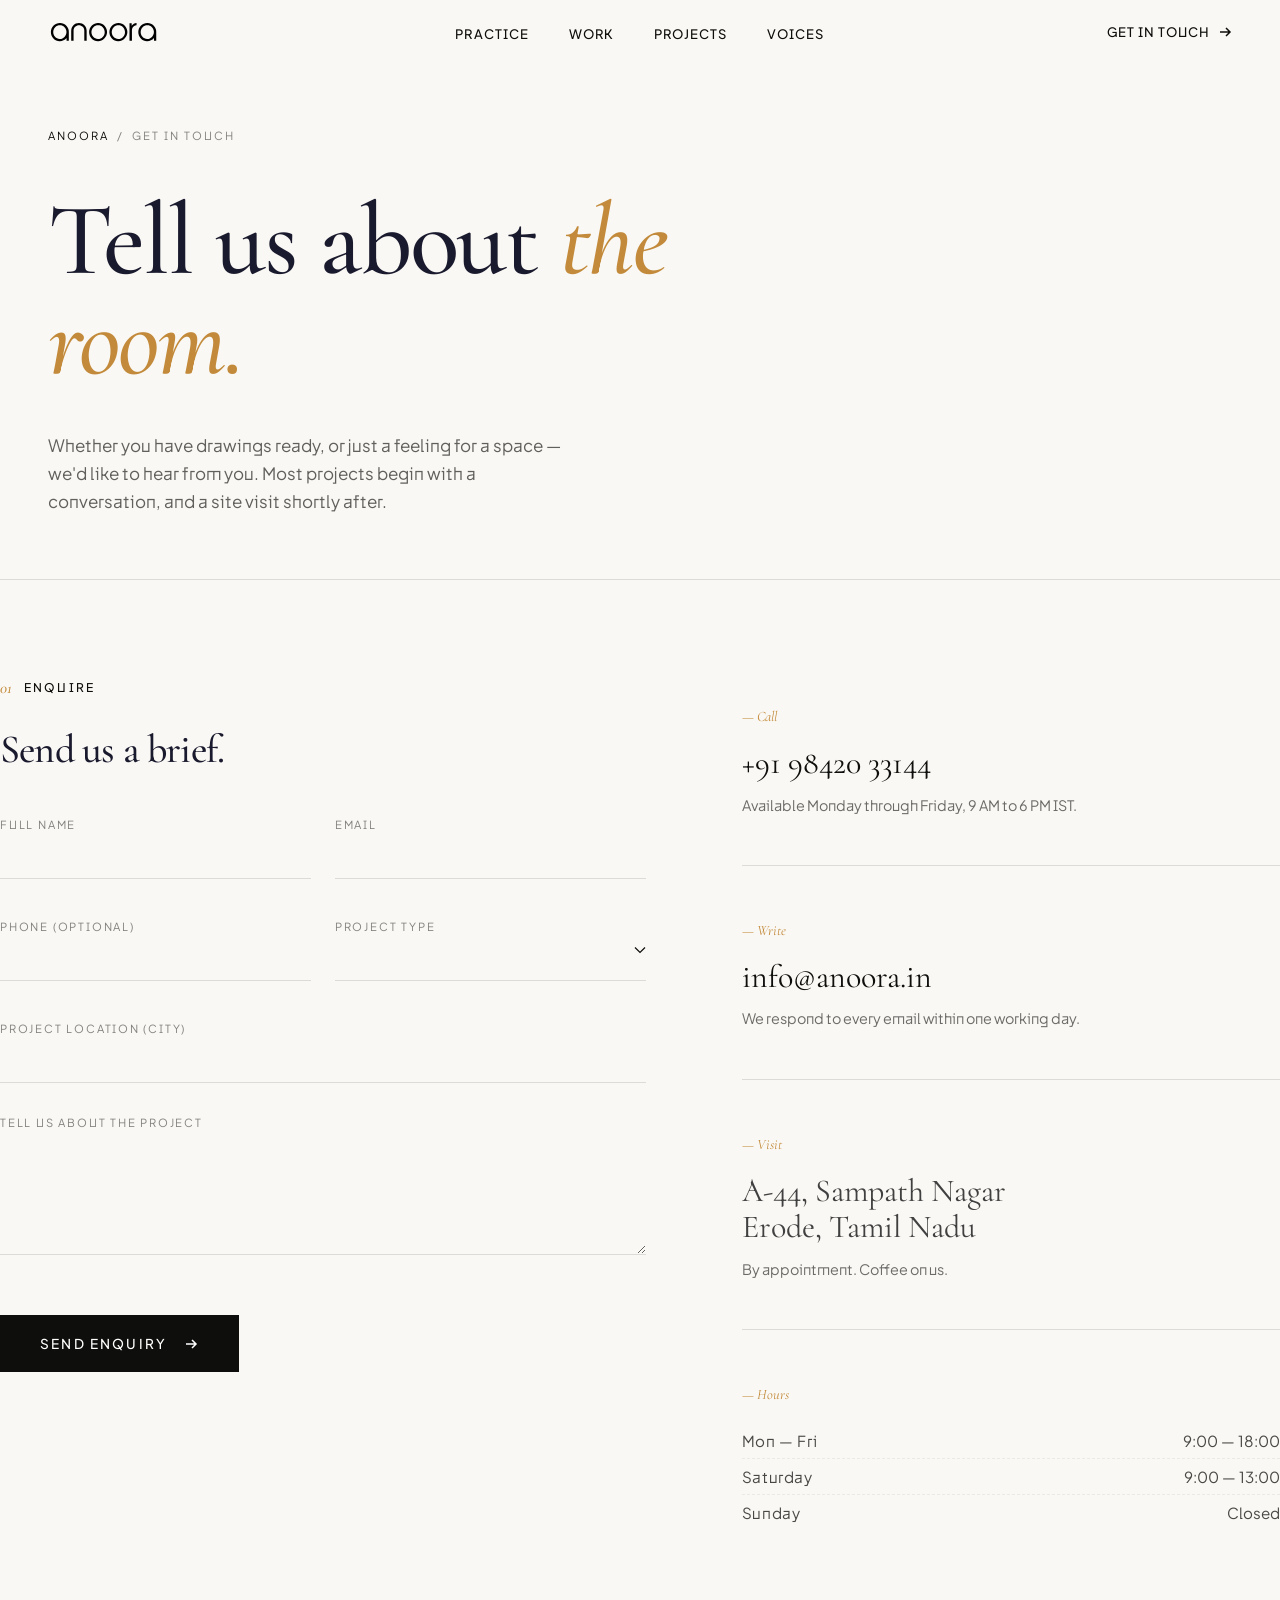
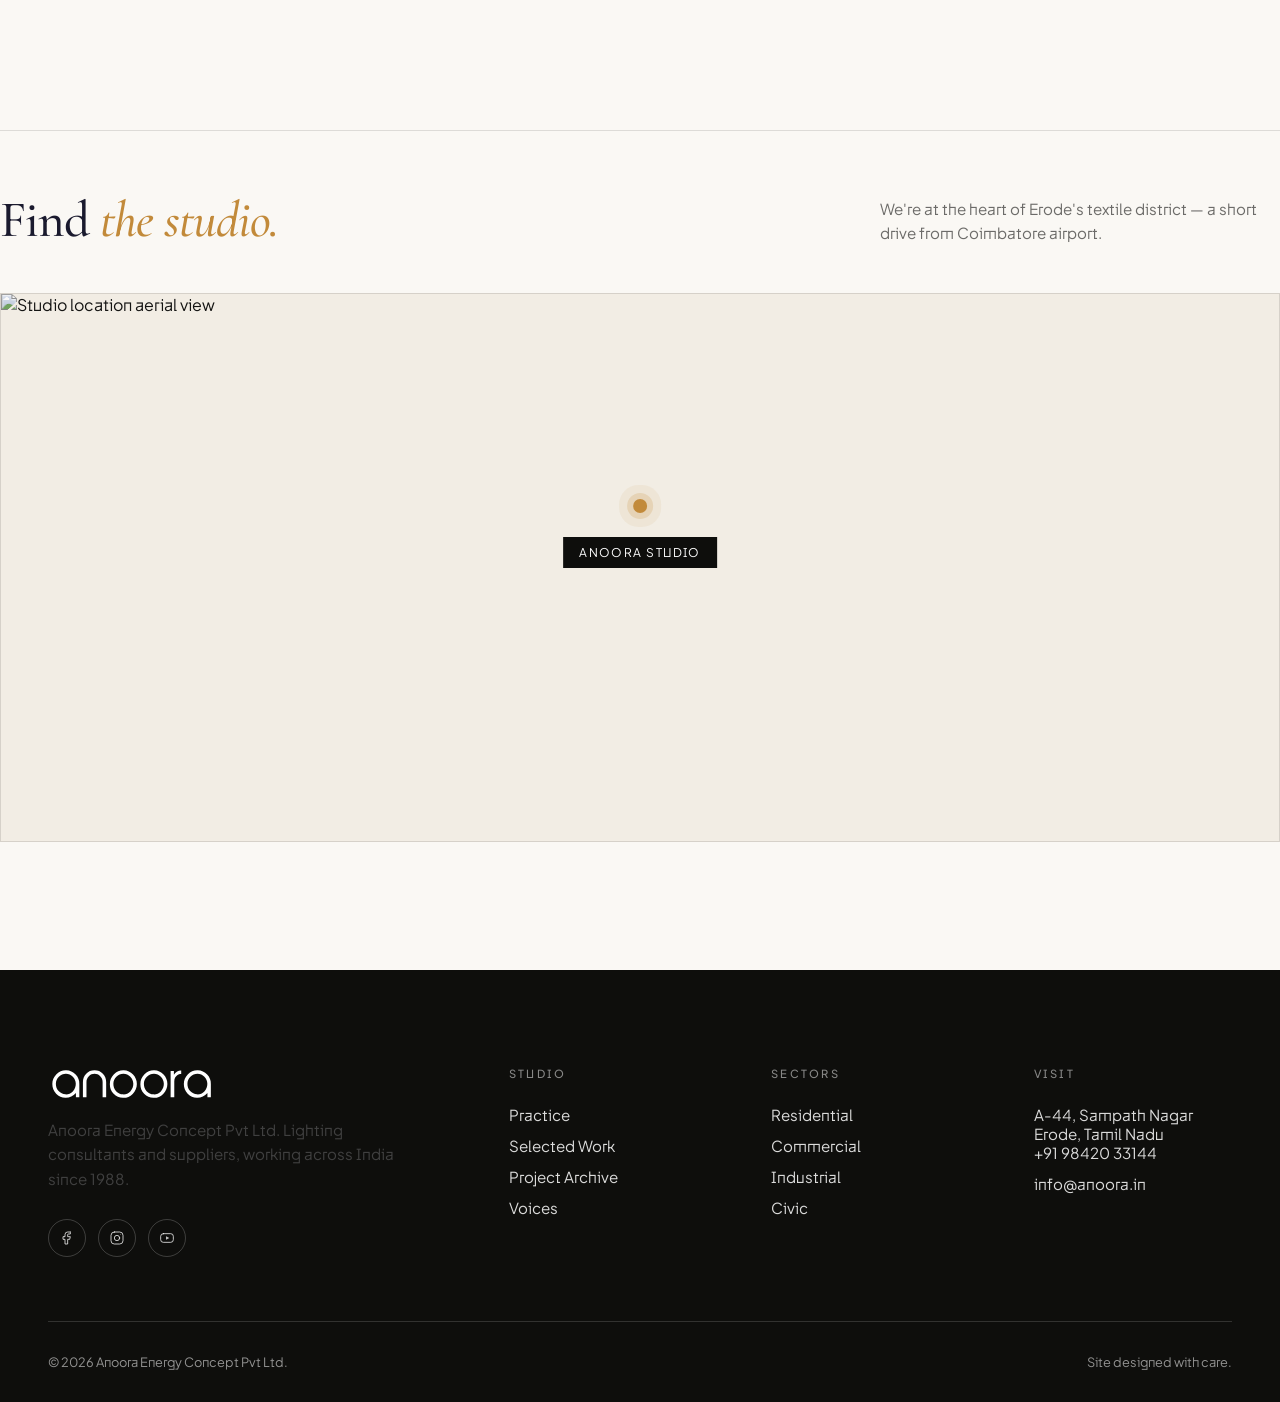
==== commit ead511d8: "feat: update project pages, add contact page, practice options, and brand assets" ====
--- a/contact.html
+++ b/contact.html
@@ -149,26 +149,43 @@
         <div class="footer-brand">
           <img src="resources/anoora-wordmark.svg" alt="Anoora" style="height: 36px; margin-bottom: 1rem;">
           <p>Anoora Energy Concept Pvt Ltd. Lighting consultants and suppliers, working across India since 1988.</p>
-        </div>
-        <div class="footer-col">
+          <div class="footer-social">
+            <a href="https://www.facebook.com/anooralighting/" target="_blank" rel="noopener noreferrer" aria-label="Anoora on Facebook">
+              <svg viewBox="0 0 24 24" fill="none" stroke="currentColor" stroke-width="1.5" stroke-linecap="round" stroke-linejoin="round"><path d="M15 3h-2a4 4 0 0 0-4 4v3H6v4h3v7h4v-7h3l1-4h-4V7a1 1 0 0 1 1-1h3V3z"/></svg>
+            </a>
+            <a href="https://www.instagram.com/anoora_lighting_solutions/" target="_blank" rel="noopener noreferrer" aria-label="Anoora on Instagram">
+              <svg viewBox="0 0 24 24" fill="none" stroke="currentColor" stroke-width="1.5" stroke-linecap="round" stroke-linejoin="round"><rect x="3" y="3" width="18" height="18" rx="5"/><circle cx="12" cy="12" r="4"/><circle cx="17.3" cy="6.7" r="0.6" fill="currentColor" stroke="none"/></svg>
+            </a>
+            <a href="https://www.youtube.com/@anooralighting" target="_blank" rel="noopener noreferrer" aria-label="Anoora on YouTube">
+              <svg viewBox="0 0 24 24" fill="none" stroke="currentColor" stroke-width="1.5" stroke-linecap="round" stroke-linejoin="round"><rect x="2.5" y="5.5" width="19" height="13" rx="4"/><path d="M10.5 9.2v5.6l5-2.8-5-2.8z" fill="currentColor" stroke="none"/></svg>
+            </a>
+          </div>
+        </div>
+        <nav class="footer-col" aria-label="Studio">
           <h4>Studio</h4>
-          <a href="index.html#practice">Practice</a>
-          <a href="index.html#work">Selected Work</a>
-          <a href="projects.html">Project Archive</a>
-          <a href="index.html#voices">Voices</a>
-        </div>
-        <div class="footer-col">
+          <ul>
+            <li><a href="index.html#practice">Practice</a></li>
+            <li><a href="index.html#work">Selected Work</a></li>
+            <li><a href="projects.html">Project Archive</a></li>
+            <li><a href="index.html#voices">Voices</a></li>
+          </ul>
+        </nav>
+        <nav class="footer-col" aria-label="Sectors">
           <h4>Sectors</h4>
-          <a href="#">Residential</a>
-          <a href="#">Commercial</a>
-          <a href="#">Industrial</a>
-          <a href="#">Civic</a>
-        </div>
+          <ul>
+            <li><a href="#">Residential</a></li>
+            <li><a href="#">Commercial</a></li>
+            <li><a href="#">Industrial</a></li>
+            <li><a href="#">Civic</a></li>
+          </ul>
+        </nav>
         <div class="footer-col">
           <h4>Visit</h4>
-          <p>A-44, Sampath Nagar<br>Erode, Tamil Nadu</p>
-          <a href="tel:+919842033144">+91 98420 33144</a>
-          <a href="mailto:info@anoora.in">info@anoora.in</a>
+          <address>
+            A-44, Sampath Nagar<br>Erode, Tamil Nadu
+            <a href="tel:+919842033144">+91 98420 33144</a>
+            <a href="mailto:info@anoora.in">info@anoora.in</a>
+          </address>
         </div>
       </div>
       <div class="footer-bottom">
--- a/styles.css
+++ b/styles.css
@@ -26,6 +26,11 @@
 
 img { display: block; max-width: 100%; }
 
+:focus-visible {
+  outline: 2px solid var(--gold);
+  outline-offset: 2px;
+}
+
 /* ========= NAV ========= */
 .nav {
   position: fixed;
@@ -149,10 +154,14 @@
   height: 100%;
   display: grid;
   grid-template-rows: 1fr auto;
-  padding: 8rem 3rem 3rem;
+}
+
+.hero-content.container {
+  padding: 0 3rem 5rem;
 }
 
 .hero-meta {
+  height: 120px;
   display: flex;
   justify-content: space-between;
   align-items: end;
@@ -175,6 +184,7 @@
 .hero-headline {
   align-self: end;
   max-width: 1100px;
+  margin-top: -2rem;
 }
 
 .hero-headline h1 {
@@ -307,7 +317,13 @@
   display: grid;
   grid-template-columns: 1fr 1.4fr;
   gap: 6rem;
-  align-items: start;
+  align-items: stretch;
+}
+
+.intro-left {
+  display: flex;
+  flex-direction: column;
+  justify-content: space-between;
 }
 
 .intro-left .eyebrow { margin-bottom: 3rem; }
@@ -390,6 +406,7 @@
   display: inline-flex;
   align-items: center;
   gap: calc(4rem * var(--ticker-scale));
+  color: var(--ink);
 }
 
 .marquee-track span::after {
@@ -398,17 +415,9 @@
   font-size: 0.5em;
 }
 
-.marquee-track span:nth-child(odd) {
-  color: var(--ink);
-}
-
-.marquee-track span:nth-child(even) {
-  color: rgba(14,14,12,0.35);
-}
-
-.marquee em {
+.marquee-track em {
   font-style: italic;
-  color: rgba(14,14,12,0.3);
+  color: var(--gold);
 }
 
 @keyframes marquee {
@@ -703,6 +712,102 @@
 .philosophy-img img {
   width: 100%; height: 100%;
   object-fit: cover;
+}
+
+/* ========= BRAND PARTNERS ========= */
+.brands {
+  background: var(--ink);
+  color: #fff;
+  padding: 8rem 0;
+}
+
+.brands-header {
+  max-width: 640px;
+  margin-bottom: 4rem;
+}
+
+.brands-header .eyebrow { margin-bottom: 1.5rem; }
+
+.brands-header h2 {
+  font-size: clamp(2.2rem, 4vw, 3.5rem);
+  color: #fff;
+  margin-bottom: 1.5rem;
+  line-height: 1.1;
+}
+
+.brands-header p {
+  font-size: 1.0625rem;
+  line-height: 1.65;
+  color: rgba(255, 255, 255, 0.6);
+}
+
+.brands-tier {
+  padding: 2.25rem 0;
+  border-top: 1px solid var(--rule-inverse);
+  display: grid;
+  grid-template-columns: 200px 1fr;
+  gap: 2rem;
+  align-items: center;
+}
+
+.brands-tier:last-of-type {
+  border-bottom: 1px solid var(--rule-inverse);
+}
+
+.brands-tier-label {
+  font-size: 0.7rem;
+  font-weight: 500;
+  letter-spacing: 0.16em;
+  text-transform: uppercase;
+  color: rgba(255, 255, 255, 0.45);
+}
+
+.brands-row {
+  list-style: none;
+  display: flex;
+  flex-wrap: wrap;
+  gap: 1rem 1.25rem;
+  align-items: center;
+}
+
+.brands-row li {
+  background: #fff;
+  border-radius: 6px;
+  height: 60px;
+  padding: 0 1.5rem;
+  display: flex;
+  align-items: center;
+  justify-content: center;
+  transition: transform 250ms ease, box-shadow 250ms ease;
+}
+
+.brands-row li:hover {
+  transform: translateY(-3px);
+  box-shadow: 0 12px 24px rgba(0, 0, 0, 0.25);
+}
+
+.brands-row li.dark {
+  background: var(--ink-soft);
+  border: 1px solid rgba(255, 255, 255, 0.14);
+}
+
+.brands-row img {
+  display: block;
+  max-height: 30px;
+  max-width: 110px;
+  width: auto;
+  height: auto;
+  object-fit: contain;
+}
+
+.brands-row img.lg {
+  max-height: 42px;
+  max-width: 150px;
+}
+
+.brands-row img.xl {
+  max-height: 52px;
+  max-width: 190px;
 }
 
 /* ========= TESTIMONIALS ========= */
@@ -854,18 +959,41 @@
   border-bottom: 1px solid var(--rule-inverse);
 }
 
-.footer-brand h3 {
-  font-family: var(--font-display);
-  font-size: 2.5rem;
-  color: #fff;
-  margin-bottom: 1.5rem;
-  font-weight: 400;
+.footer-brand img {
+  filter: brightness(0) invert(1);
 }
 
 .footer-brand p {
   font-size: 0.95rem;
   line-height: 1.6;
   max-width: 380px;
+}
+
+.footer-social {
+  display: flex;
+  gap: 0.75rem;
+  margin-top: 1.75rem;
+}
+
+.footer-social a {
+  width: 38px;
+  height: 38px;
+  border-radius: 50%;
+  border: 1px solid rgba(255, 255, 255, 0.2);
+  display: inline-flex;
+  align-items: center;
+  justify-content: center;
+  color: rgba(255, 255, 255, 0.75);
+  transition: all 200ms ease;
+}
+
+.footer-social svg { width: 16px; height: 16px; }
+
+.footer-social a:hover,
+.footer-social a:focus-visible {
+  border-color: var(--gold);
+  background: var(--gold);
+  color: var(--ink);
 }
 
 .footer-col h4 {
@@ -877,23 +1005,28 @@
   font-weight: 500;
 }
 
-.footer-col a, .footer-col p {
+.footer-col ul {
+  list-style: none;
+}
+
+.footer-col a, .footer-col p, .footer-col address {
   display: block;
   color: rgba(255,255,255,0.85);
   text-decoration: none;
   font-size: 0.95rem;
+  font-style: normal;
   margin-bottom: 0.75rem;
   transition: color 200ms;
 }
 
-.footer-col a:hover { color: var(--gold); }
+.footer-col a:hover, .footer-col a:focus-visible { color: var(--gold); }
 
 .footer-bottom {
   display: flex;
   justify-content: space-between;
   padding-top: 2rem;
   font-size: 0.8rem;
-  color: rgba(255,255,255,0.4);
+  color: rgba(255,255,255,0.55);
 }
 
 /* ========= REVEAL ========= */
@@ -921,7 +1054,32 @@
 @media (max-width: 968px) {
   .nav { padding: 1.25rem 1.5rem; grid-template-columns: 1fr auto; }
   .nav-links { display: none; }
-  .hero-content { padding: 6rem 1.5rem 2rem; }
+  .hero-content {
+    display: flex;
+    flex-direction: column;
+    height: auto;
+    gap: 2.25rem;
+  }
+  .hero-content.container {
+    padding: 6.5rem 1.5rem 3rem;
+  }
+  .hero-meta {
+    height: auto;
+    flex-direction: column;
+    align-items: flex-start;
+    gap: 0.4rem;
+  }
+  .hero-meta > span:last-child {
+    font-size: 0.65rem;
+    opacity: 0.75;
+  }
+  .hero-headline {
+    align-self: auto;
+    max-width: 100%;
+    margin-top: 0;
+  }
+  .hero-headline h1 { font-size: clamp(2.75rem, 14vw, 4rem); }
+  .hero-sub { max-width: 100%; }
   .container { padding: 0 1.5rem; }
   .intro { padding: 6rem 0; }
   .intro-grid { grid-template-columns: 1fr; gap: 2rem; }
@@ -938,6 +1096,13 @@
   .sectors-grid { grid-template-columns: 1fr 1fr; }
   .philosophy { padding: 6rem 0; }
   .philosophy-inner { grid-template-columns: 1fr; gap: 3rem; }
+  .brands { padding: 6rem 0; }
+  .brands-header { margin-bottom: 3rem; }
+  .brands-tier { grid-template-columns: 1fr; gap: 1rem; padding: 1.75rem 0; }
+  .brands-row li { height: 52px; padding: 0 1.1rem; }
+  .brands-row img { max-height: 24px; max-width: 90px; }
+  .brands-row img.lg { max-height: 34px; max-width: 120px; }
+  .brands-row img.xl { max-height: 44px; max-width: 150px; }
   .testimonials, .cta-section { padding: 6rem 0; }
   .footer-top { grid-template-columns: 1fr 1fr; gap: 3rem; }
   .footer-bottom { flex-direction: column; gap: 1rem; }
@@ -1021,14 +1186,6 @@
   display: flex;
   justify-content: space-between;
   align-items: center;
-}
-
-.filter-label {
-  font-size: 0.7rem;
-  font-weight: 600;
-  letter-spacing: 0.18em;
-  text-transform: uppercase;
-  color: rgba(14, 14, 12, 0.4);
 }
 
 .filter-categories {
@@ -1267,15 +1424,26 @@
     top: 60px;
     padding: 1rem 0;
   }
+  .filter-bar-inner {
+    flex-direction: column;
+    align-items: flex-start;
+    gap: 0.6rem;
+  }
   .filter-categories {
-    gap: 1rem;
+    gap: 1.25rem;
     overflow-x: auto;
     white-space: nowrap;
-    padding-bottom: 0.25rem;
-    max-width: 75%;
+    padding-bottom: 0.5rem;
+    max-width: 100%;
   }
   .filter-btn {
     font-size: 0.8rem;
+  }
+  .filter-btn.active::after {
+    bottom: -0.5rem;
+  }
+  .filter-counter {
+    font-size: 0.7rem;
   }
   .grid {
     grid-template-columns: 1fr;
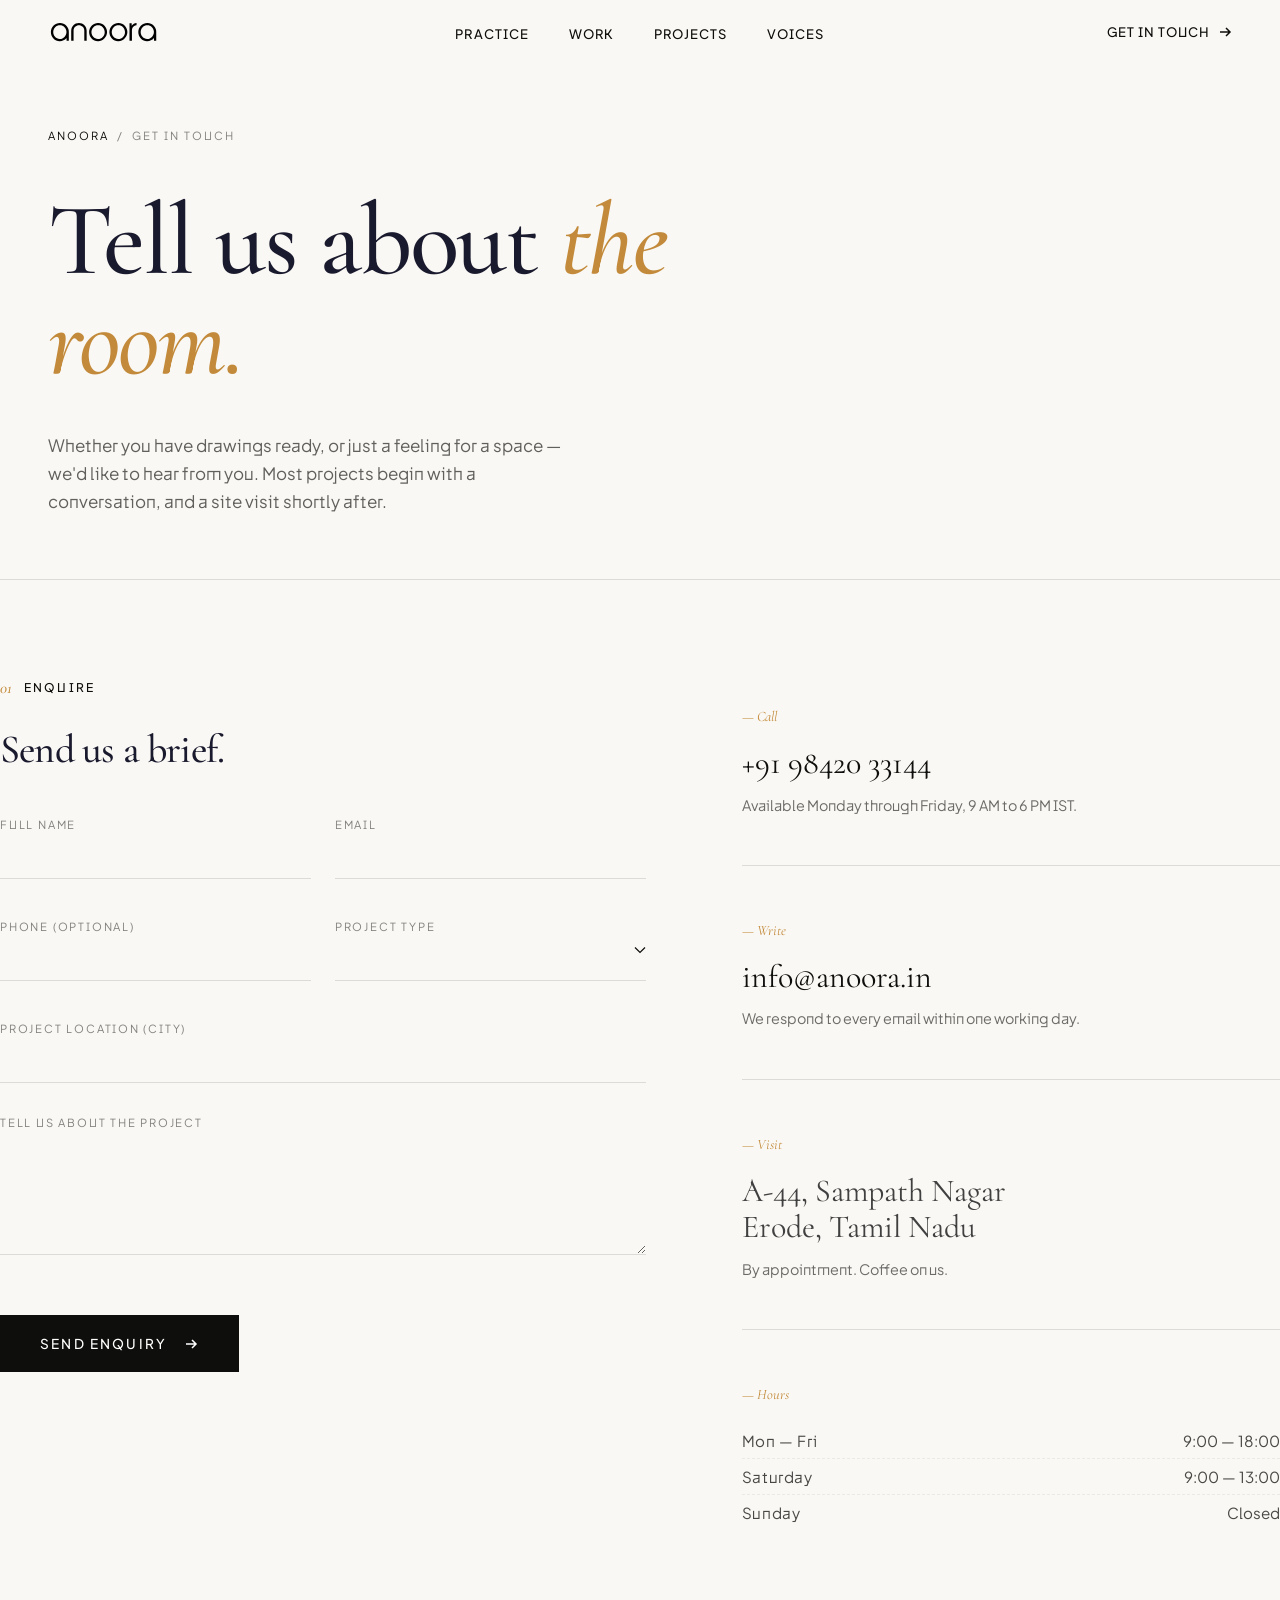
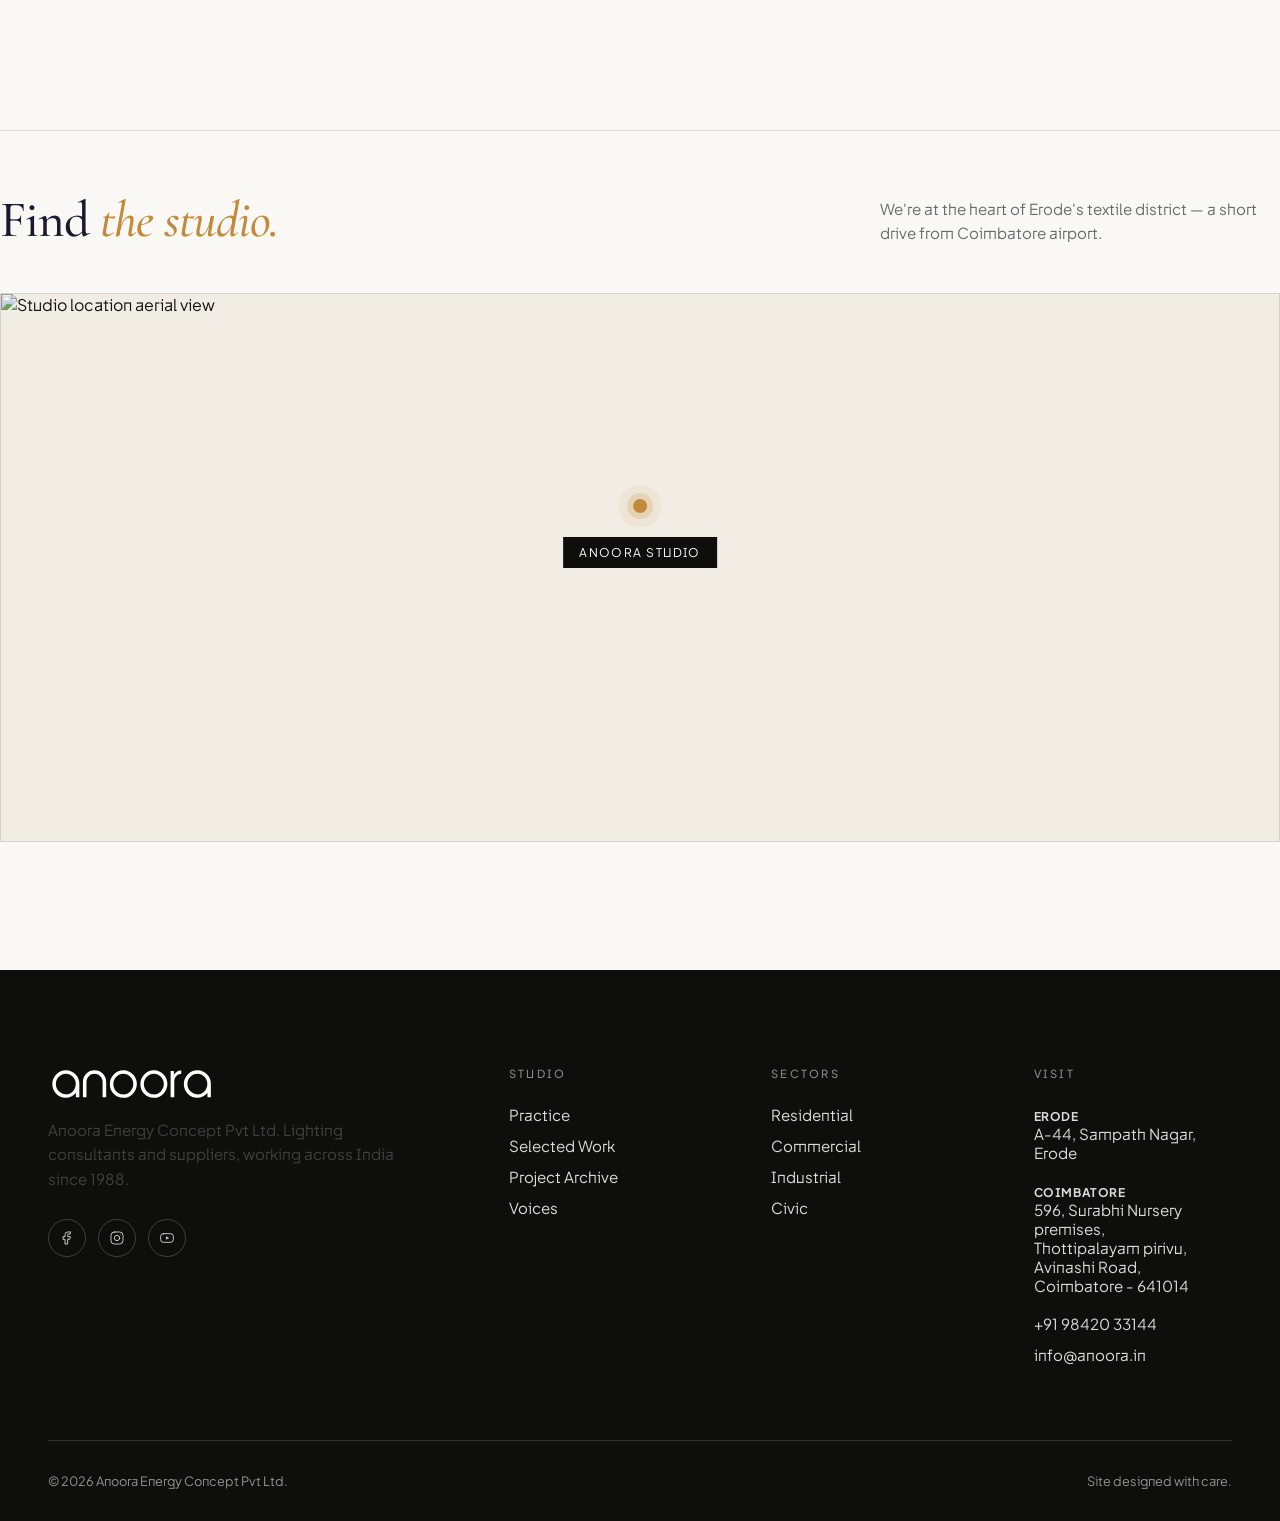
==== commit d3ea4dce: "chore: add Coimbatore office address to footer across all pages" ====
--- a/contact.html
+++ b/contact.html
@@ -150,7 +150,7 @@
           <img src="resources/anoora-wordmark.svg" alt="Anoora" style="height: 36px; margin-bottom: 1rem;">
           <p>Anoora Energy Concept Pvt Ltd. Lighting consultants and suppliers, working across India since 1988.</p>
           <div class="footer-social">
-            <a href="https://www.facebook.com/anooralighting/" target="_blank" rel="noopener noreferrer" aria-label="Anoora on Facebook">
+            <a href="https://www.facebook.com/p/Anoora-Lighting-Solutions-61585017059623/" target="_blank" rel="noopener noreferrer" aria-label="Anoora on Facebook">
               <svg viewBox="0 0 24 24" fill="none" stroke="currentColor" stroke-width="1.5" stroke-linecap="round" stroke-linejoin="round"><path d="M15 3h-2a4 4 0 0 0-4 4v3H6v4h3v7h4v-7h3l1-4h-4V7a1 1 0 0 1 1-1h3V3z"/></svg>
             </a>
             <a href="https://www.instagram.com/anoora_lighting_solutions/" target="_blank" rel="noopener noreferrer" aria-label="Anoora on Instagram">
@@ -173,18 +173,21 @@
         <nav class="footer-col" aria-label="Sectors">
           <h4>Sectors</h4>
           <ul>
-            <li><a href="#">Residential</a></li>
-            <li><a href="#">Commercial</a></li>
-            <li><a href="#">Industrial</a></li>
-            <li><a href="#">Civic</a></li>
+            <li><a href="projects.html?filter=residential">Residential</a></li>
+            <li><a href="projects.html?filter=commercial">Commercial</a></li>
+            <li><a href="projects.html?filter=industrial">Industrial</a></li>
+            <li><a href="projects.html?filter=civic">Civic</a></li>
           </ul>
         </nav>
         <div class="footer-col">
           <h4>Visit</h4>
-          <address>
-            A-44, Sampath Nagar<br>Erode, Tamil Nadu
-            <a href="tel:+919842033144">+91 98420 33144</a>
-            <a href="mailto:info@anoora.in">info@anoora.in</a>
+          <address style="font-style: normal;">
+            <strong style="color: var(--fg); font-size: 0.75rem; letter-spacing: 0.05em; text-transform: uppercase;">Erode</strong><br>
+            A-44, Sampath Nagar, Erode<br><br>
+            <strong style="color: var(--fg); font-size: 0.75rem; letter-spacing: 0.05em; text-transform: uppercase;">Coimbatore</strong><br>
+            596, Surabhi Nursery premises,<br>Thottipalayam pirivu, Avinashi Road,<br>Coimbatore - 641014<br><br>
+            <a href="tel:+919842033144" style="display: block;">+91 98420 33144</a>
+            <a href="mailto:info@anoora.in" style="display: block;">info@anoora.in</a>
           </address>
         </div>
       </div>
--- a/styles.css
+++ b/styles.css
@@ -466,6 +466,7 @@
   overflow: hidden;
   aspect-ratio: 4/5;
   background: var(--paper-warm);
+  max-height: calc(100vh - 80px);
 }
 
 .project-img-wrap img {
@@ -514,7 +515,6 @@
   line-height: 1.65;
   color: rgba(14,14,12,0.65);
   margin-bottom: 2rem;
-  max-width: 440px;
 }
 
 .project-meta {
@@ -523,7 +523,6 @@
   margin-bottom: 2.5rem;
   padding-top: 1.5rem;
   border-top: 1px solid var(--rule);
-  max-width: 440px;
 }
 
 .project-meta .item {
@@ -1252,26 +1251,27 @@
 
 .archive-card {
   background: #ffffff;
-  border-radius: 12px;
+  border-radius: 16px;
   padding: 2rem;
-  box-shadow: 0 10px 40px rgba(14, 14, 12, 0.03);
-  border: 1px solid rgba(14, 14, 12, 0.04);
+  box-shadow: 0 10px 30px rgba(14, 14, 12, 0.03);
+  border: 1px solid rgba(14, 14, 12, 0.05);
   display: flex;
   flex-direction: column;
-  gap: 2rem;
-  transition: transform 400ms cubic-bezier(0.22, 1, 0.36, 1), box-shadow 400ms cubic-bezier(0.22, 1, 0.36, 1);
+  gap: 1.5rem;
+  transition: transform 400ms cubic-bezier(0.22, 1, 0.36, 1), box-shadow 400ms cubic-bezier(0.22, 1, 0.36, 1), border-color 400ms ease;
 }
 
 .archive-card:hover {
-  transform: translateY(-4px);
-  box-shadow: 0 20px 50px rgba(14, 14, 12, 0.07);
+  transform: translateY(-5px);
+  box-shadow: 0 20px 45px rgba(14, 14, 12, 0.08);
+  border-color: rgba(194, 138, 58, 0.2);
 }
 
 .archive-card-img {
   aspect-ratio: 16/10;
   overflow: hidden;
   background: var(--paper-warm);
-  border-radius: 8px;
+  border-radius: 10px;
   position: relative;
   width: 100%;
 }
@@ -1285,14 +1285,15 @@
 }
 
 .archive-card:hover .archive-card-img img {
-  transform: scale(1.02);
+  transform: scale(1.03);
 }
 
 .archive-card-header {
   display: flex;
   justify-content: space-between;
-  align-items: baseline;
-  gap: 1.5rem;
+  align-items: flex-start;
+  gap: 1.25rem;
+  margin-bottom: 0.25rem;
 }
 
 .archive-card-header-left {
@@ -1301,11 +1302,21 @@
 
 .archive-card-header-left h3 {
   font-family: var(--font-display);
-  font-size: 1.85rem;
-  font-weight: 500;
-  line-height: 1.15;
-  letter-spacing: -0.01em;
-  color: var(--ink);
+  font-size: 1.75rem;
+  font-weight: 500;
+  line-height: 1.2;
+  letter-spacing: -0.015em;
+  color: var(--ink);
+}
+
+.archive-card-header-left h3 a {
+  color: var(--ink);
+  text-decoration: none;
+  transition: color 250ms ease;
+}
+
+.archive-card:hover .archive-card-header-left h3 a {
+  color: var(--gold);
 }
 
 .archive-card-header-left h3 em {
@@ -1315,19 +1326,26 @@
 }
 
 .archive-card-cat {
-  font-size: 0.65rem;
-  letter-spacing: 0.16em;
-  text-transform: uppercase;
-  color: rgba(14, 14, 12, 0.4);
-  font-weight: 600;
+  font-size: 0.625rem;
+  letter-spacing: 0.14em;
+  text-transform: uppercase;
+  color: var(--gold);
+  font-weight: 700;
+  background: rgba(194, 138, 58, 0.08);
+  padding: 0.35rem 0.75rem;
+  border-radius: 100px;
   flex-shrink: 0;
+  align-self: flex-start;
+  margin-top: 0.2rem;
 }
 
 .archive-card p {
-  font-size: 0.95rem;
-  line-height: 1.6;
-  color: rgba(14, 14, 12, 0.65);
+  font-size: 0.9375rem;
+  line-height: 1.65;
+  color: rgba(14, 14, 12, 0.6);
   margin: 0;
+  font-weight: 400;
+  max-width: 440px;
 }
 
 /* Compact layout mode overrides */
@@ -1767,3 +1785,385 @@
   .map-frame { aspect-ratio: 4/3; }
 }
 
+/* ========= PROJECT DETAIL PAGE STYLES ========= */
+.project-detail-section {
+  background: var(--paper);
+  padding: 12rem 0 4rem;
+  color: var(--ink);
+}
+
+.back-link {
+  display: inline-flex;
+  align-items: center;
+  gap: 0.5rem;
+  font-size: 0.8125rem;
+  font-weight: 500;
+  letter-spacing: 0.12em;
+  text-transform: uppercase;
+  color: rgba(14, 14, 12, 0.5);
+  text-decoration: none;
+  margin-bottom: 2.5rem;
+  transition: color 200ms ease, gap 200ms ease;
+}
+
+.back-link:hover {
+  color: var(--ink);
+  gap: 0.75rem;
+}
+
+.project-detail-hero-grid {
+  display: grid;
+  grid-template-columns: 1.2fr 1fr;
+  gap: 4rem;
+  align-items: start;
+  margin-bottom: 4rem;
+}
+
+.project-detail-title-wrap .project-breadcrumb {
+  font-size: 0.75rem;
+  letter-spacing: 0.18em;
+  text-transform: uppercase;
+  color: rgba(14, 14, 12, 0.4);
+  font-weight: 600;
+  margin-bottom: 1rem;
+  display: block;
+}
+
+.project-detail-title-wrap h1 {
+  font-family: var(--font-display);
+  font-size: clamp(3rem, 6.5vw, 5.5rem);
+  font-weight: 500;
+  line-height: 1.02;
+  letter-spacing: -0.02em;
+  color: var(--ink);
+  margin: 0 0 1.5rem 0;
+}
+
+.project-detail-title-wrap h1 em {
+  font-style: italic;
+  color: var(--gold);
+  font-weight: 400;
+}
+
+.project-detail-title-wrap .project-lead {
+  font-size: 1.15rem;
+  line-height: 1.6;
+  color: rgba(14, 14, 12, 0.75);
+  max-width: 480px;
+}
+
+.project-detail-meta-card {
+  background: #ffffff;
+  border-radius: 12px;
+  padding: 2.5rem;
+  box-shadow: 0 10px 40px rgba(14, 14, 12, 0.03);
+  border: 1px solid rgba(14, 14, 12, 0.04);
+}
+
+.project-detail-meta-grid {
+  display: grid;
+  grid-template-columns: repeat(2, 1fr);
+  gap: 2rem;
+}
+
+.project-detail-meta-item {
+  display: flex;
+  flex-direction: column;
+}
+
+.project-detail-meta-label {
+  font-size: 0.65rem;
+  font-weight: 600;
+  letter-spacing: 0.16em;
+  text-transform: uppercase;
+  color: rgba(14, 14, 12, 0.4);
+  margin-bottom: 0.5rem;
+}
+
+.project-detail-meta-val {
+  font-size: 0.95rem;
+  font-weight: 500;
+  color: var(--ink);
+}
+
+.project-detail-main-img-wrap {
+  width: 100%;
+  aspect-ratio: 16/9;
+  border-radius: 12px;
+  overflow: hidden;
+  margin-bottom: 6rem;
+  background: var(--paper-warm);
+}
+
+.project-detail-main-img-wrap image-slot, 
+.project-detail-main-img-wrap img {
+  width: 100%;
+  height: 100%;
+  object-fit: cover;
+}
+
+.project-detail-narrative-section {
+  padding: 2rem 0 6rem;
+  background: var(--paper);
+}
+
+.project-detail-narrative-grid {
+  display: grid;
+  grid-template-columns: 1fr 1.5fr;
+  gap: 6rem;
+  align-items: start;
+}
+
+.project-detail-narrative-left h2 {
+  font-family: var(--font-display);
+  font-size: clamp(2rem, 4vw, 3rem);
+  font-weight: 500;
+  line-height: 1.1;
+  color: var(--ink);
+}
+
+.project-detail-narrative-left h2 em {
+  font-style: italic;
+  color: var(--gold);
+}
+
+.project-detail-narrative-right .project-story {
+  font-size: 1.05rem;
+  line-height: 1.7;
+  color: rgba(14, 14, 12, 0.7);
+  display: flex;
+  flex-direction: column;
+  gap: 1.5rem;
+}
+
+.project-detail-gallery-section {
+  padding: 6rem 0;
+  background: var(--paper-warm);
+  border-top: 1px solid var(--rule-soft);
+  border-bottom: 1px solid var(--rule-soft);
+}
+
+.project-detail-gallery-grid {
+  display: grid;
+  grid-template-columns: repeat(2, 1fr);
+  gap: 3.5rem;
+}
+
+.project-detail-gallery-item {
+  aspect-ratio: 4/3;
+  overflow: hidden;
+  border-radius: 12px;
+  background: #ffffff;
+  padding: 1rem;
+  box-shadow: 0 10px 40px rgba(14, 14, 12, 0.03);
+  border: 1px solid rgba(14, 14, 12, 0.04);
+}
+
+.project-detail-gallery-item image-slot, 
+.project-detail-gallery-item img {
+  width: 100%;
+  height: 100%;
+  object-fit: cover;
+  border-radius: 8px;
+}
+
+.project-detail-pagination {
+  background: var(--paper);
+  padding: 6rem 0;
+}
+
+.project-detail-pagination-inner {
+  display: flex;
+  justify-content: space-between;
+  align-items: center;
+  border-top: 1px solid var(--rule-soft);
+  padding-top: 4rem;
+}
+
+.pagination-link {
+  text-decoration: none;
+  display: flex;
+  flex-direction: column;
+  transition: opacity 200ms ease;
+}
+
+.pagination-link:hover {
+  opacity: 0.7;
+}
+
+.pagination-link.prev {
+  align-items: start;
+}
+
+.pagination-link.next {
+  align-items: end;
+}
+
+.pagination-label {
+  font-size: 0.65rem;
+  font-weight: 600;
+  letter-spacing: 0.16em;
+  text-transform: uppercase;
+  color: rgba(14, 14, 12, 0.4);
+  margin-bottom: 0.75rem;
+}
+
+.pagination-title {
+  font-family: var(--font-display);
+  font-size: clamp(1.5rem, 3vw, 2.25rem);
+  font-weight: 500;
+  color: var(--ink);
+}
+
+.pagination-title em {
+  font-style: italic;
+  color: var(--gold);
+}
+
+@media (max-width: 968px) {
+  .project-detail-hero-grid {
+    grid-template-columns: 1fr;
+    gap: 2.5rem;
+  }
+  .project-detail-narrative-grid {
+    grid-template-columns: 1fr;
+    gap: 2.5rem;
+  }
+  .project-detail-gallery-grid {
+    grid-template-columns: 1fr;
+    gap: 2rem;
+  }
+  .project-detail-pagination-inner {
+    flex-direction: column;
+    gap: 3rem;
+    align-items: stretch;
+  }
+  .pagination-link.next {
+    align-items: start;
+  }
+}
+
+/* Image Source Attribution Caption */
+.img-caption {
+  position: absolute;
+  bottom: 12px;
+  right: 12px;
+  background: rgba(14, 14, 12, 0.75);
+  backdrop-filter: blur(8px);
+  color: rgba(255, 255, 255, 0.85);
+  font-size: 0.65rem;
+  font-weight: 500;
+  letter-spacing: 0.1em;
+  text-transform: uppercase;
+  padding: 0.35rem 0.65rem;
+  border-radius: 4px;
+  z-index: 5;
+  pointer-events: none;
+}
+
+/* Horizontal Gallery Slider */
+.gallery-header {
+  display: flex;
+  justify-content: space-between;
+  align-items: center;
+  margin-bottom: 2rem;
+}
+
+.gallery-controls {
+  display: flex;
+  align-items: center;
+  gap: 1rem;
+}
+
+.gallery-count {
+  font-family: var(--font-sans);
+  font-size: 0.75rem;
+  letter-spacing: 0.1em;
+  color: var(--gold);
+  font-weight: 600;
+  text-transform: uppercase;
+}
+
+.gallery-arrow {
+  width: 44px;
+  height: 44px;
+  border-radius: 50%;
+  border: 1px solid var(--rule);
+  background: var(--card-bg, #fff);
+  color: var(--fg);
+  display: inline-flex;
+  align-items: center;
+  justify-content: center;
+  cursor: pointer;
+  transition: all 0.3s cubic-bezier(0.16, 1, 0.3, 1);
+}
+
+.gallery-arrow:hover {
+  border-color: var(--gold);
+  color: var(--gold);
+  transform: translateY(-2px);
+  box-shadow: 0 8px 20px rgba(0,0,0,0.08);
+}
+
+.gallery-arrow:disabled {
+  opacity: 0.3;
+  cursor: not-allowed;
+  transform: none;
+  border-color: var(--rule);
+  color: var(--fg);
+}
+
+.gallery-scroll-container {
+  display: flex;
+  gap: 1.5rem;
+  overflow-x: auto;
+  scroll-snap-type: x mandatory;
+  scroll-behavior: smooth;
+  padding-bottom: 1.5rem;
+  scrollbar-width: thin;
+  scrollbar-color: var(--gold) transparent;
+}
+
+.gallery-scroll-container::-webkit-scrollbar {
+  height: 4px;
+}
+.gallery-scroll-container::-webkit-scrollbar-track {
+  background: rgba(14, 14, 12, 0.05);
+  border-radius: 2px;
+}
+.gallery-scroll-container::-webkit-scrollbar-thumb {
+  background: var(--gold);
+  border-radius: 2px;
+}
+
+.gallery-slide {
+  flex: 0 0 650px;
+  max-width: 85vw;
+  aspect-ratio: 16 / 10;
+  scroll-snap-align: start;
+  border-radius: 12px;
+  overflow: hidden;
+  position: relative;
+  background: rgba(14, 14, 12, 0.03);
+  box-shadow: 0 10px 30px rgba(0,0,0,0.06);
+}
+
+.gallery-slide img {
+  width: 100%;
+  height: 100%;
+  object-fit: cover;
+  transition: transform 0.6s cubic-bezier(0.16, 1, 0.3, 1);
+}
+
+.gallery-slide:hover img {
+  transform: scale(1.03);
+}
+
+@media (max-width: 768px) {
+  .gallery-slide {
+    flex: 0 0 85vw;
+    aspect-ratio: 4 / 3;
+  }
+}
+
+
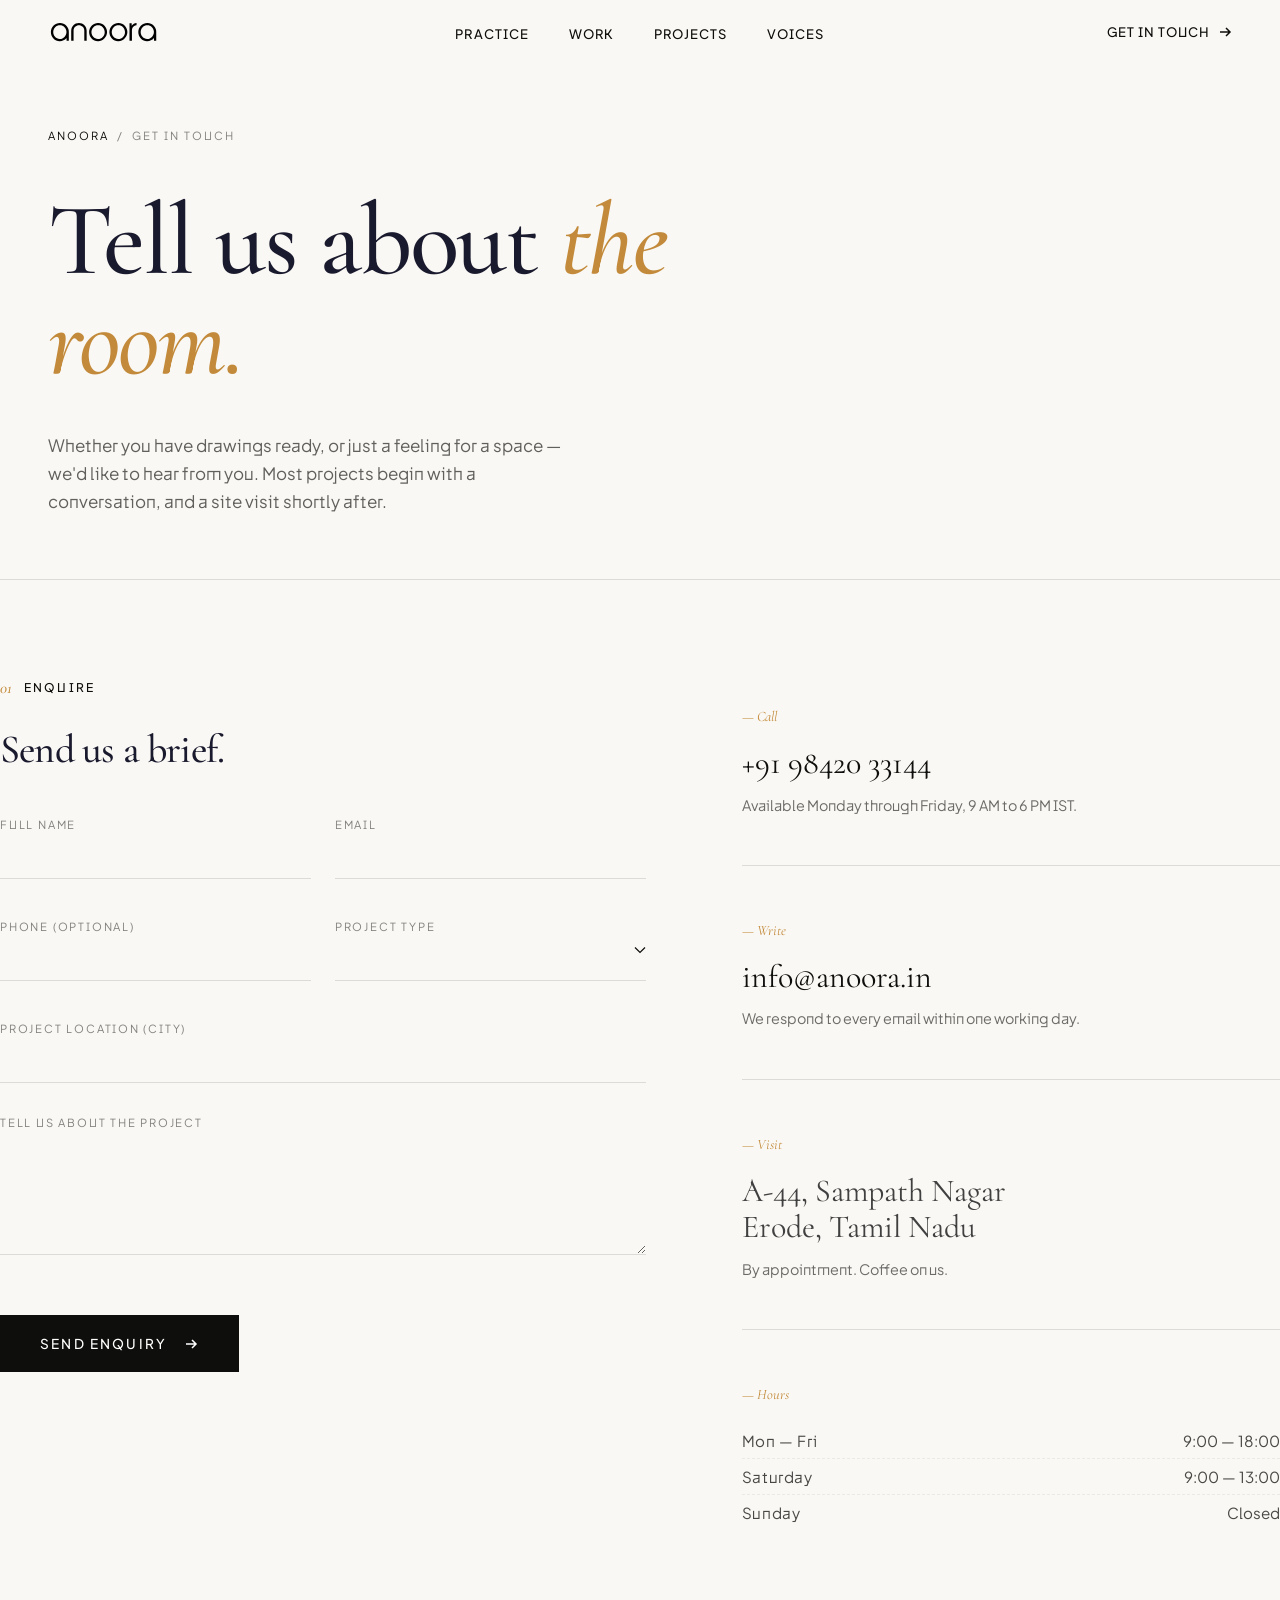
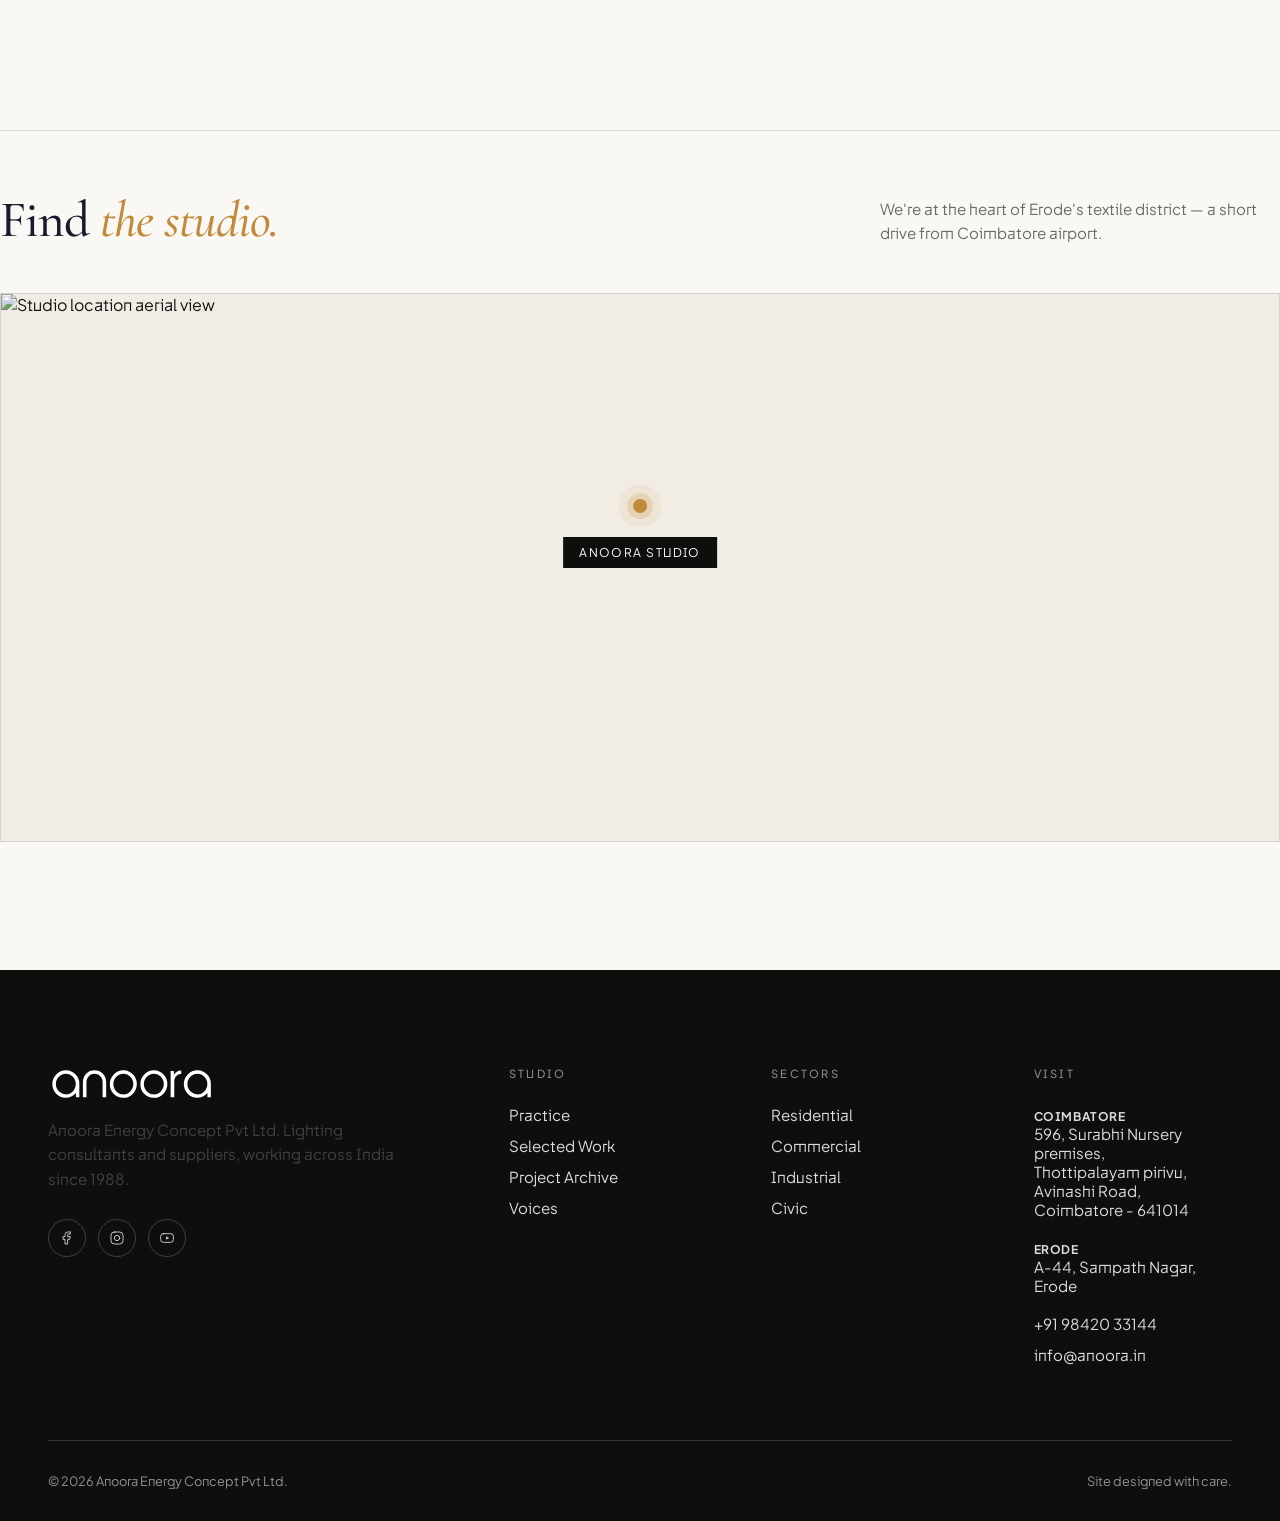
==== commit a902b528: "chore: place Coimbatore address first in footers and update Selvachinthamani Lake gallery" ====
--- a/contact.html
+++ b/contact.html
@@ -182,10 +182,10 @@
         <div class="footer-col">
           <h4>Visit</h4>
           <address style="font-style: normal;">
+            <strong style="color: var(--fg); font-size: 0.75rem; letter-spacing: 0.05em; text-transform: uppercase;">Coimbatore</strong><br>
+            596, Surabhi Nursery premises,<br>Thottipalayam pirivu, Avinashi Road,<br>Coimbatore - 641014<br><br>
             <strong style="color: var(--fg); font-size: 0.75rem; letter-spacing: 0.05em; text-transform: uppercase;">Erode</strong><br>
             A-44, Sampath Nagar, Erode<br><br>
-            <strong style="color: var(--fg); font-size: 0.75rem; letter-spacing: 0.05em; text-transform: uppercase;">Coimbatore</strong><br>
-            596, Surabhi Nursery premises,<br>Thottipalayam pirivu, Avinashi Road,<br>Coimbatore - 641014<br><br>
             <a href="tel:+919842033144" style="display: block;">+91 98420 33144</a>
             <a href="mailto:info@anoora.in" style="display: block;">info@anoora.in</a>
           </address>
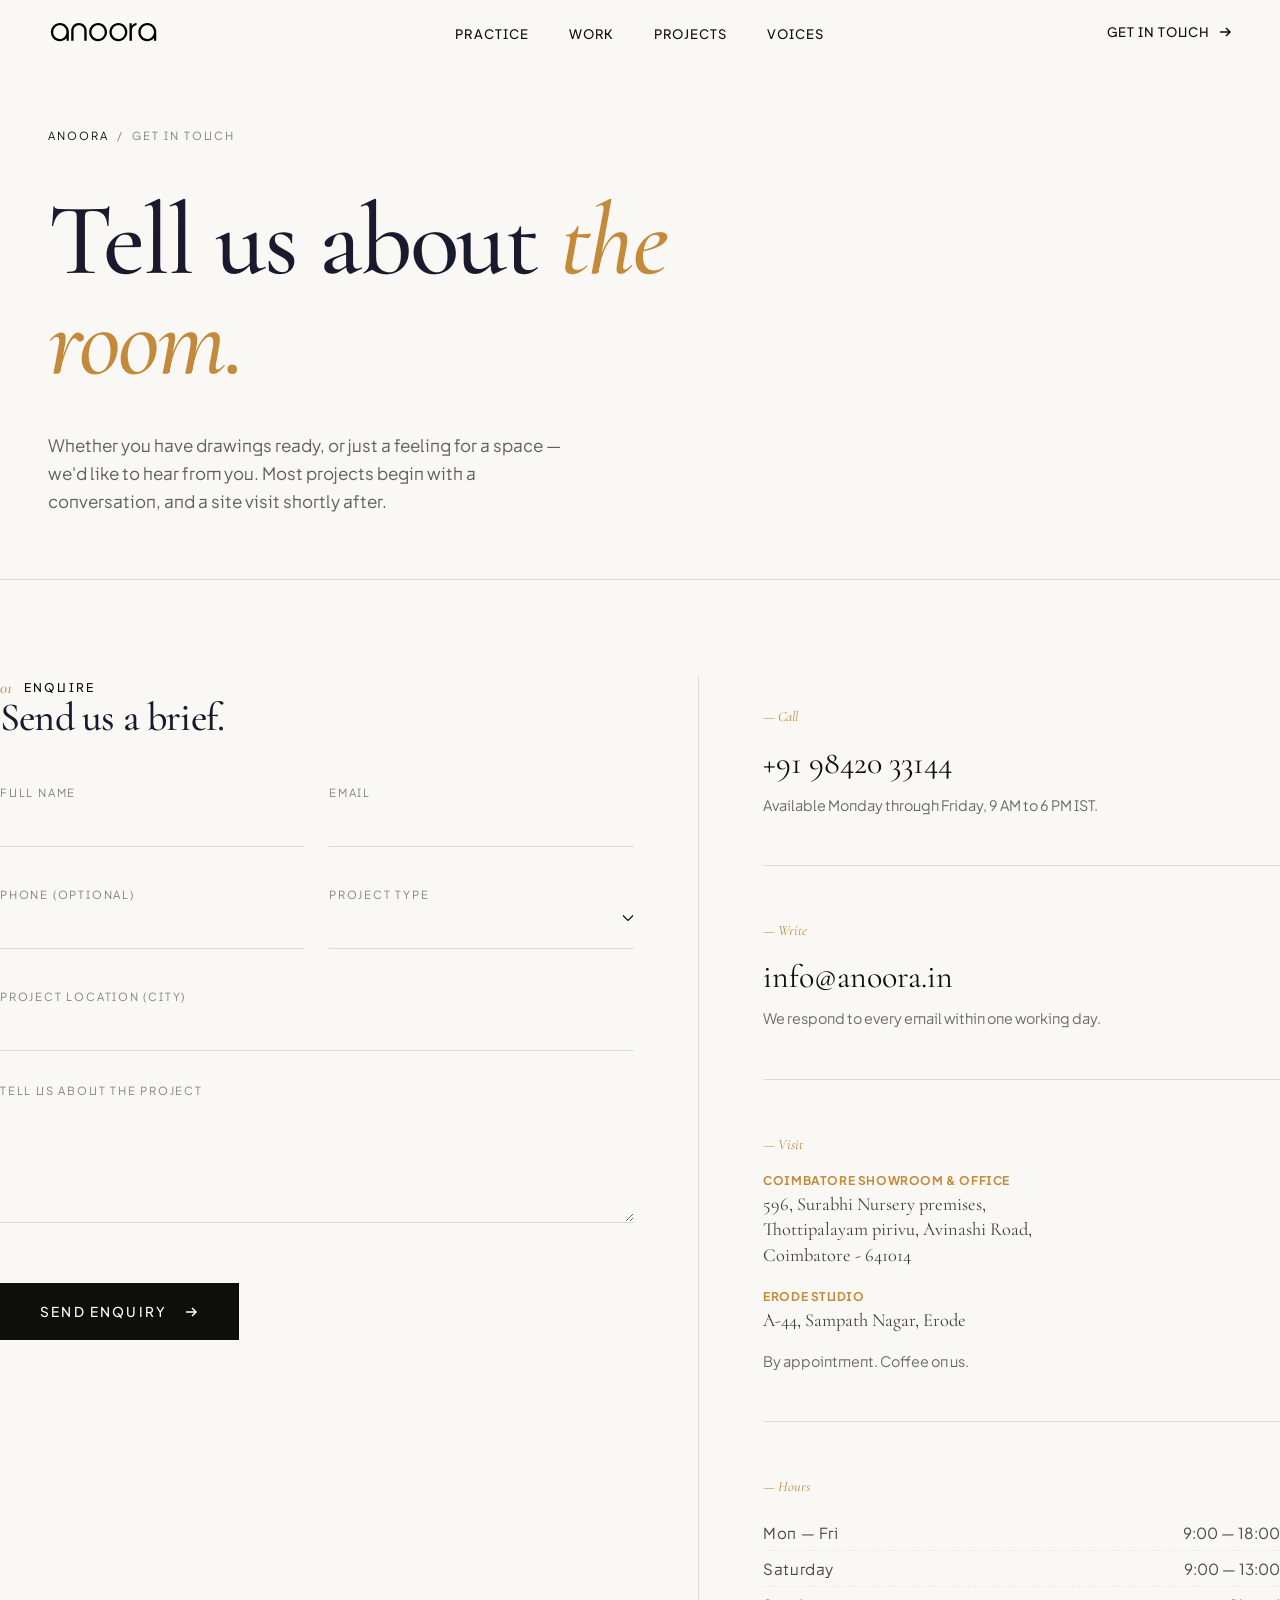
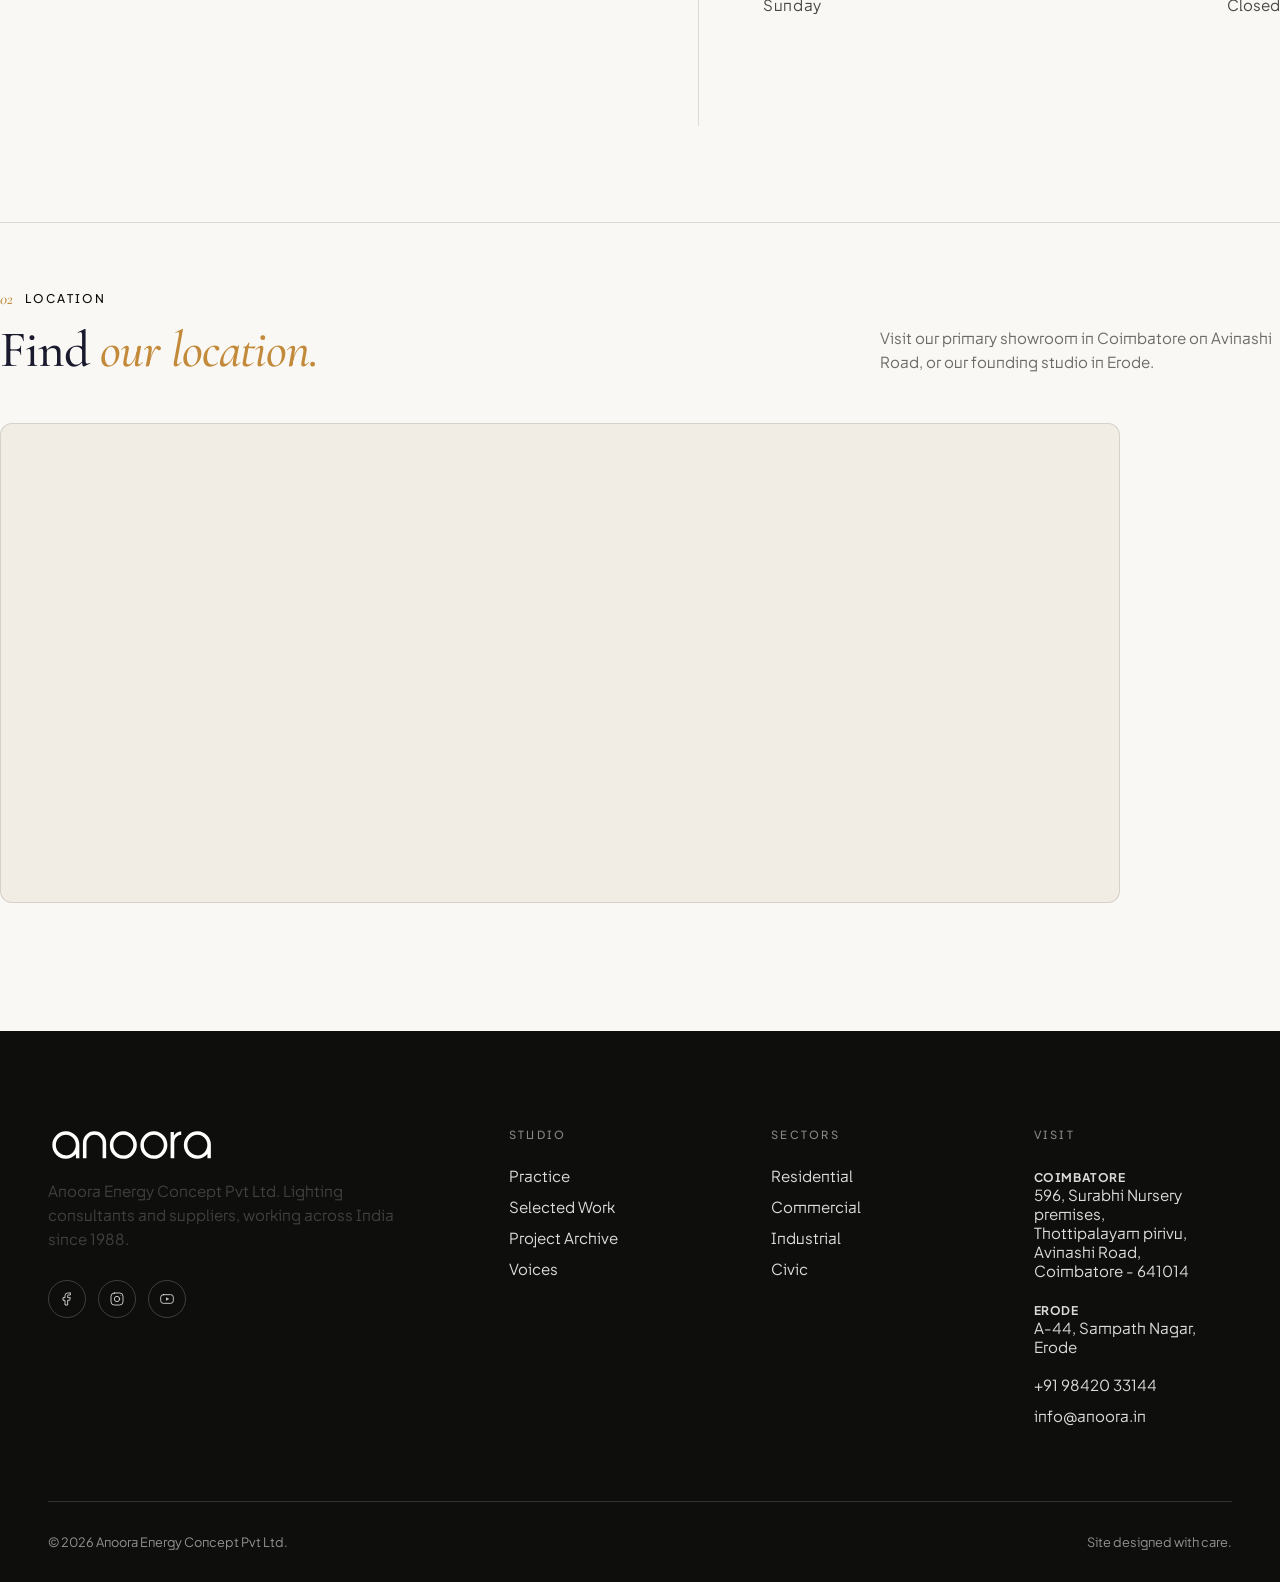
==== commit 59a9f306: "fix: add vertical side border to contact layout and embed live Google Map for Anoora Energy Concepts" ====
--- a/contact.html
+++ b/contact.html
@@ -112,8 +112,15 @@
 
       <div class="info-block">
         <span class="label">— Visit</span>
-        <p class="value">A-44, Sampath Nagar<br>Erode, Tamil Nadu</p>
-        <p class="desc">By appointment. Coffee on us.</p>
+        <div style="margin-bottom: 1.25rem;">
+          <strong style="font-size: 0.75rem; letter-spacing: 0.05em; text-transform: uppercase; color: var(--gold); display: block; margin-bottom: 0.25rem;">Coimbatore Showroom &amp; Office</strong>
+          <p class="value" style="font-size: 1.15rem; line-height: 1.4; margin-bottom: 0;">596, Surabhi Nursery premises,<br>Thottipalayam pirivu, Avinashi Road,<br>Coimbatore - 641014</p>
+        </div>
+        <div>
+          <strong style="font-size: 0.75rem; letter-spacing: 0.05em; text-transform: uppercase; color: var(--gold); display: block; margin-bottom: 0.25rem;">Erode Studio</strong>
+          <p class="value" style="font-size: 1.15rem; line-height: 1.4; margin-bottom: 0;">A-44, Sampath Nagar, Erode</p>
+        </div>
+        <p class="desc" style="margin-top: 1rem;">By appointment. Coffee on us.</p>
       </div>
 
       <div class="info-block">
@@ -130,15 +137,23 @@
   <!-- Map -->
   <section class="container map-section">
     <div class="map-head">
-      <h2 class="display-h">Find <em>the studio.</em></h2>
-      <p>We're at the heart of Erode's textile district — a short drive from Coimbatore airport.</p>
-    </div>
-    <div class="map-frame">
-      <img src="https://images.unsplash.com/photo-1524661135-423995f22d0b?w=2000&q=85&auto=format&fit=crop" alt="Studio location aerial view">
-      <div class="map-pin">
-        <div class="dot"></div>
-        <div class="label">Anoora Studio</div>
-      </div>
+      <div>
+        <div class="eyebrow" style="margin-bottom: 1rem;"><span class="num">02</span><span>Location</span></div>
+        <h2 class="display-h">Find <em>our location.</em></h2>
+      </div>
+      <p>Visit our primary showroom in Coimbatore on Avinashi Road, or our founding studio in Erode.</p>
+    </div>
+    <div class="map-frame" style="height: 480px; border-radius: 12px; overflow: hidden;">
+      <iframe 
+        src="https://maps.google.com/maps?q=596%2C%20Surabhi%20Nursery%20premises%2C%20Thottipalayam%20pirivu%2C%20Avinashi%20Road%2C%20Coimbatore%20-%20641014&t=&z=15&ie=UTF8&iwloc=&output=embed" 
+        width="100%" 
+        height="100%" 
+        style="border:0; filter: contrast(1.02);" 
+        allowfullscreen="" 
+        loading="lazy" 
+        referrerpolicy="no-referrer-when-downgrade"
+        title="Anoora Energy Concept Location — Coimbatore">
+      </iframe>
     </div>
   </section>
 
--- a/styles.css
+++ b/styles.css
@@ -1520,10 +1520,18 @@
   padding: 6rem 0;
   display: grid;
   grid-template-columns: 1.2fr 1fr;
-  gap: 6rem;
-}
-
-.form-section .eyebrow { margin-bottom: 2rem; }
+  gap: 0;
+}
+
+.form-section {
+  padding-right: 4rem;
+}
+
+.info-section {
+  padding-top: 2rem;
+  padding-left: 4rem;
+  border-left: 1px solid var(--rule);
+}
 
 .form-section h2 {
   font-size: 2.5rem;
@@ -1779,6 +1787,8 @@
 @media (max-width: 968px) {
   .contact-hero { padding: 4rem 0 2rem; }
   .contact-main { padding: 4rem 0; grid-template-columns: 1fr; gap: 4rem; }
+  .form-section { padding-right: 0; }
+  .info-section { padding-left: 0; padding-top: 3rem; border-left: none; border-top: 1px solid var(--rule); }
   .form-row { grid-template-columns: 1fr; }
   .map-head { grid-template-columns: 1fr; gap: 1.5rem; }
   .map-head p { justify-self: start; }
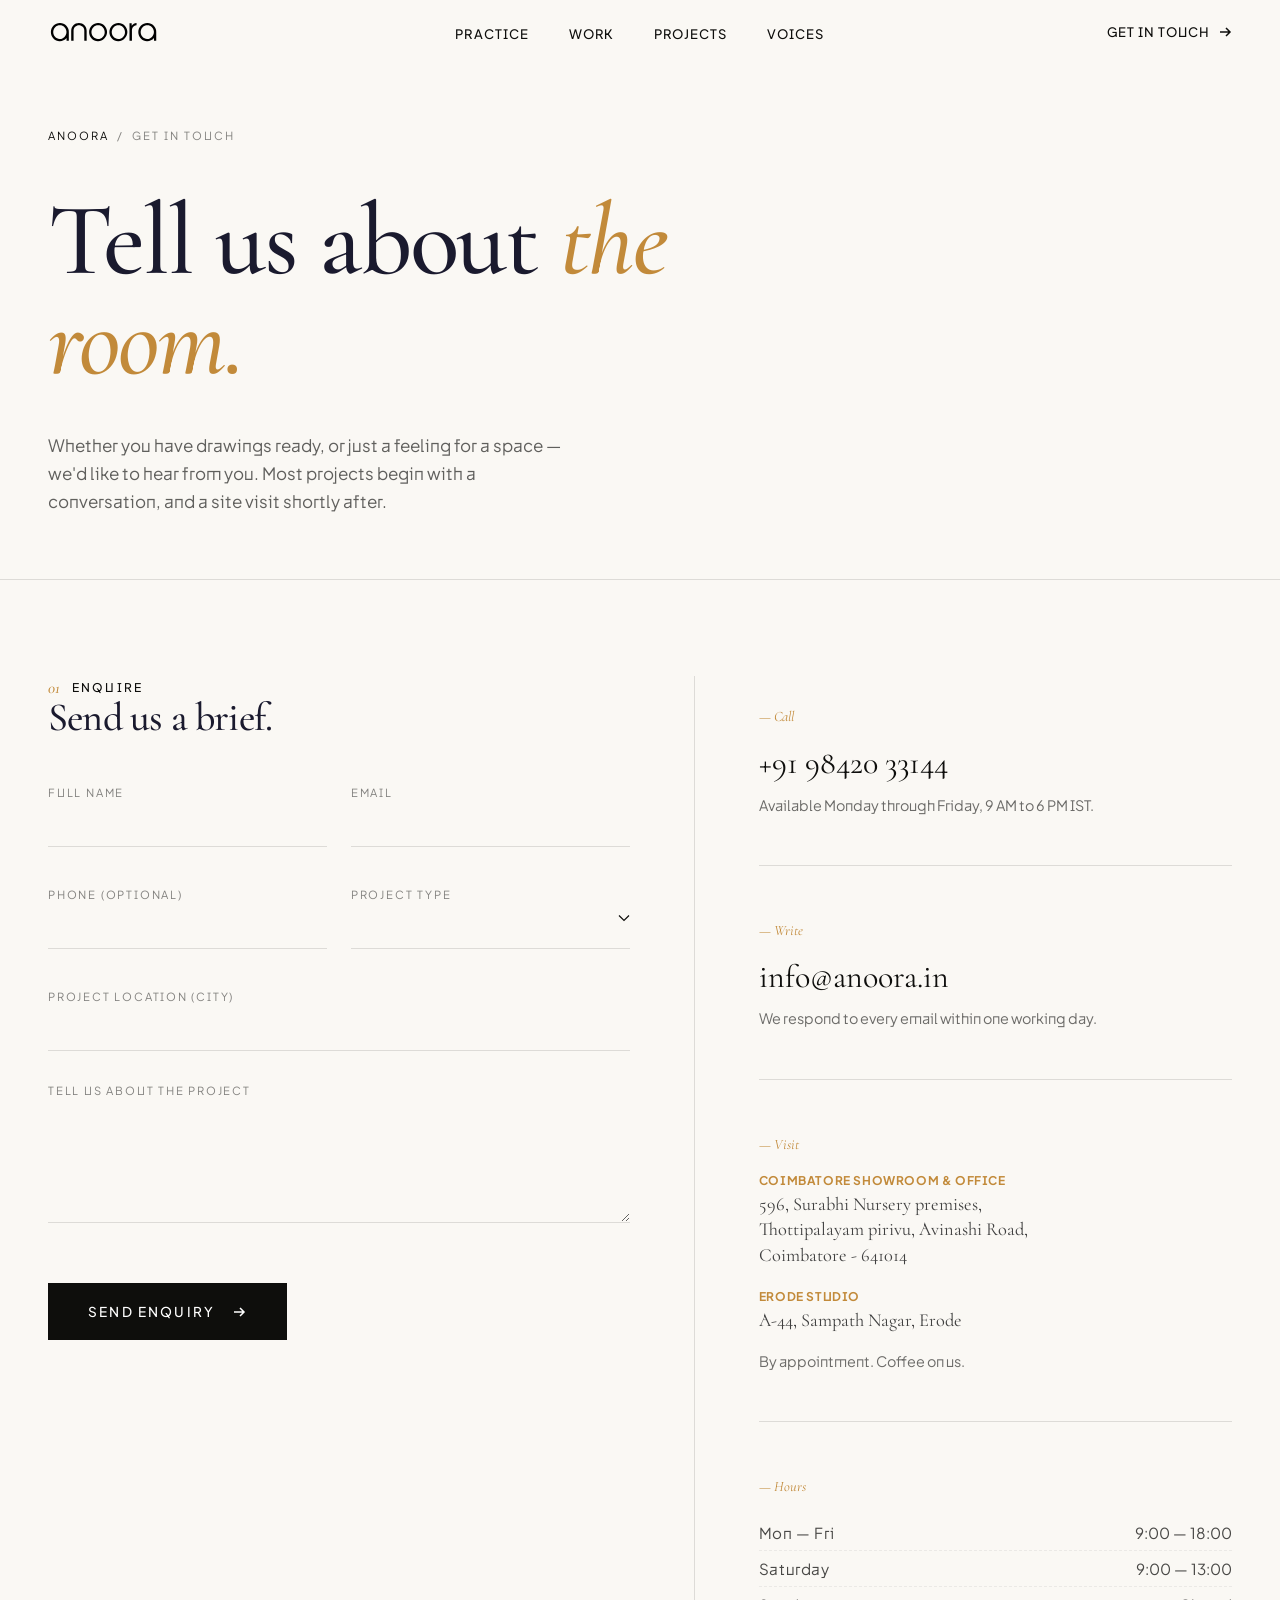
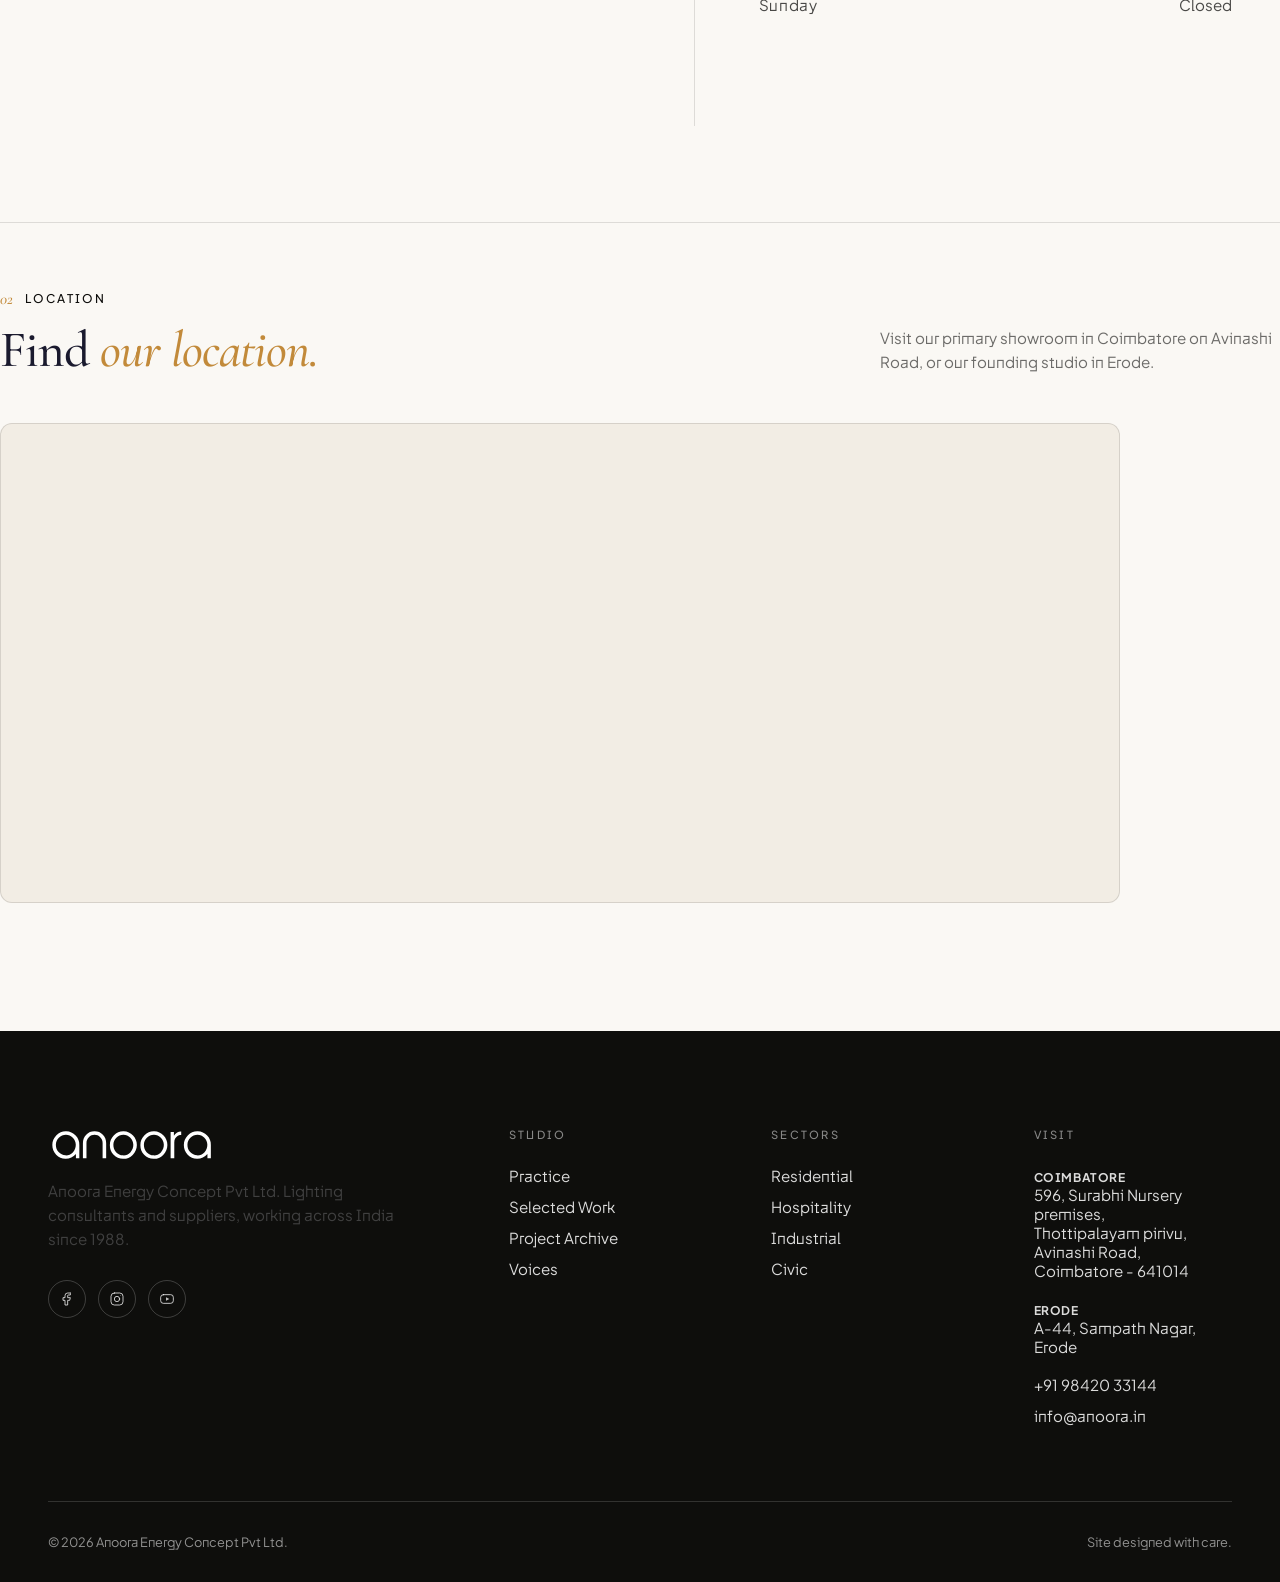
==== commit fad7581f: "fix: correct project sector categories after verifying each entry Looked up every named project in t" ====
--- a/contact.html
+++ b/contact.html
@@ -12,20 +12,24 @@
 </head>
 <body>
   <!-- Nav -->
-  <nav class="nav nav-always-dark" id="nav" style="padding: 20px 48px">
+  <nav class="nav nav-always-dark" id="nav">
     <a href="index.html" class="nav-brand" aria-label="Anoora — Home">
       <img src="resources/anoora-wordmark.svg" alt="Anoora" style="height: 24px">
     </a>
-    <ul class="nav-links">
+    <ul class="nav-links" id="navLinks">
       <li><a href="index.html#practice">Practice</a></li>
       <li><a href="index.html#work">Work</a></li>
       <li><a href="projects.html">Projects</a></li>
       <li><a href="index.html#voices">Voices</a></li>
+      <li class="nav-links-cta"><a href="contact.html">Get in Touch</a></li>
     </ul>
     <a href="contact.html" class="nav-cta">
       Get in Touch
       <svg viewBox="0 0 14 14" fill="none" stroke="currentColor" stroke-width="1.5"><path d="M2 7h10M8 3l4 4-4 4"/></svg>
     </a>
+    <button class="nav-burger" id="navBurger" aria-label="Open menu" aria-expanded="false" aria-controls="navLinks">
+      <span></span><span></span><span></span>
+    </button>
   </nav>
 
   <!-- Hero -->
@@ -189,7 +193,7 @@
           <h4>Sectors</h4>
           <ul>
             <li><a href="projects.html?filter=residential">Residential</a></li>
-            <li><a href="projects.html?filter=commercial">Commercial</a></li>
+            <li><a href="projects.html?filter=hospitality">Hospitality</a></li>
             <li><a href="projects.html?filter=industrial">Industrial</a></li>
             <li><a href="projects.html?filter=civic">Civic</a></li>
           </ul>
@@ -213,16 +217,9 @@
     </div>
   </footer>
 
+  <script src="nav.js" defer></script>
+
   <script>
-    // Nav scroll behavior (matches projects.html)
-    const nav = document.getElementById('nav');
-    const onScroll = () => {
-      if (window.scrollY > 80) nav.classList.add('scrolled');
-      else nav.classList.remove('scrolled');
-    };
-    window.addEventListener('scroll', onScroll, { passive: true });
-    onScroll();
-
     // Contact form (no backend — just confirms receipt client-side)
     const form = document.getElementById('contactForm');
     const success = document.getElementById('success');
--- a/styles.css
+++ b/styles.css
@@ -1,4 +1,8 @@
 :root {
+  /* Stronger than the built-in keywords, which lack punch at short durations. */
+  --ease-out: cubic-bezier(0.23, 1, 0.32, 1);
+  --ease-in-out: cubic-bezier(0.77, 0, 0.175, 1);
+
   --ink: #0E0E0C;
   --ink-soft: #1A1A18;
   --paper: #FAF8F4;
@@ -31,16 +35,50 @@
   outline-offset: 2px;
 }
 
+@media (prefers-reduced-motion: reduce) {
+  /* Reduced motion means gentler, not none: the drawer still fades so the
+     state change stays legible, but nothing translates and nothing cascades. */
+  .nav-links, .nav.nav-open .nav-links {
+    transition: opacity 150ms linear, visibility 0s !important;
+    transform: none !important;
+  }
+  .nav-links li, .nav.nav-open .nav-links li {
+    transform: none !important;
+    transition-delay: 0ms !important;
+    transition-duration: 120ms !important;
+  }
+  .nav-burger span { transition: opacity 120ms linear !important; }
+  .nav-burger:active, .nav-links a:active, .filter-btn:active,
+  .t-btn:active, .footer-social a:active, .submit:active,
+  .archive-card:active { transform: none !important; }
+
+  .marquee-track,
+  .scroll-cue .line::after,
+  .map-pin .dot {
+    animation: none !important;
+  }
+  .reveal, .img-reveal, .hero-media img,
+  .hero-meta, .hero-sub, .scroll-cue,
+  .hero-headline h1 .word > span {
+    animation-duration: 0.01ms !important;
+    animation-delay: 0s !important;
+    transition-duration: 0.15s !important;
+    transition-delay: 0s !important;
+    transform: none !important;
+  }
+}
+
 /* ========= NAV ========= */
 .nav {
   position: fixed;
   top: 0; left: 0; right: 0;
-  padding: 1rem 3rem;
+  padding: 1.25rem 3rem;
   display: grid;
   grid-template-columns: 1fr auto 1fr;
   align-items: center;
   z-index: 100;
-  transition: all 400ms cubic-bezier(0.4, 0, 0.2, 1);
+  transition: padding 300ms var(--ease-out), background-color 300ms var(--ease-out),
+              border-color 300ms var(--ease-out);
 }
 
 .nav.scrolled {
@@ -85,7 +123,6 @@
 }
 
 .nav.scrolled .nav-links a { color: var(--ink); }
-.nav-links a:hover { opacity: 0.6; }
 
 .nav-cta {
   justify-self: end;
@@ -102,22 +139,163 @@
 }
 
 .nav.scrolled .nav-cta { color: var(--ink); }
-.nav-cta:hover {
-  gap: 0.75rem;
-  background: rgba(255, 255, 255, 0.12);
-  padding: 0.625rem 1.25rem;
-  border-radius: 24px;
-  transition: all 200ms ease;
-}
-.nav.scrolled .nav-cta:hover {
-  background: rgba(14, 14, 12, 0.08);
-}
+
 .nav-cta svg { width: 14px; height: 14px; }
+
+/* ========= MOBILE NAV (burger + drawer) ========= */
+.nav-burger {
+  display: none;
+  justify-self: end;
+  width: 44px;
+  height: 44px;
+  padding: 12px 10px;
+  background: none;
+  border: none;
+  cursor: pointer;
+  flex-direction: column;
+  justify-content: space-between;
+  z-index: 2;
+}
+
+.nav-burger span {
+  display: block;
+  height: 2px;
+  width: 100%;
+  background: #fff;
+  border-radius: 2px;
+  transition: transform 200ms var(--ease-out), opacity 150ms var(--ease-out),
+              background-color 300ms var(--ease-out);
+}
+
+.nav.scrolled .nav-burger span,
+.nav.nav-always-dark .nav-burger span { background: var(--ink); }
+
+.nav-burger:active { transform: scale(0.92); }
+
+/* Drawer is the paper colour in both themes, so the bars must go dark. */
+.nav.nav-open .nav-burger span { background: var(--ink); }
+
+/* Keep the wordmark legible on top of the open drawer. */
+.nav.nav-open .nav-brand {
+  position: relative;
+  z-index: 2;
+  filter: none;
+}
+.nav.nav-open .nav-burger span:nth-child(1) { transform: translateY(9px) rotate(45deg); }
+.nav.nav-open .nav-burger span:nth-child(2) { opacity: 0; }
+.nav.nav-open .nav-burger span:nth-child(3) { transform: translateY(-9px) rotate(-45deg); }
+
+/* The in-drawer CTA duplicates .nav-cta, which is hidden on small screens. */
+.nav-links-cta { display: none; }
+
+body.nav-locked { overflow: hidden; }
+
+@media (max-width: 968px) {
+  .nav { grid-template-columns: auto 1fr auto; }
+  .nav-cta { display: none; }
+  .nav-burger { display: flex; }
+
+  .nav-links {
+    display: flex;
+    position: fixed;
+    inset: 0;
+    /* .nav-links carries justify-self: center for the desktop row; on a
+       positioned box that shrink-to-fits the drawer instead of filling it. */
+    justify-self: stretch;
+    align-self: stretch;
+    flex-direction: column;
+    justify-content: center;
+    gap: 0.5rem;
+    padding: 6rem 2rem 3rem;
+    background: var(--paper);
+    /* Kept in the layer order but inert until opened, so it never traps taps. */
+    opacity: 0;
+    visibility: hidden;
+    transform: translateY(-8px);
+    transition: opacity 180ms var(--ease-out), transform 180ms var(--ease-out),
+                visibility 0s linear 180ms;
+    z-index: 1;
+    /* Stop the scroll chaining through to the locked page behind it. */
+    overscroll-behavior: contain;
+  }
+
+  .nav.nav-open .nav-links {
+    opacity: 1;
+    visibility: visible;
+    transform: none;
+    transition: opacity 240ms var(--ease-out), transform 240ms var(--ease-out),
+                visibility 0s;
+  }
+
+  /* Five items landing at once reads as one flat block. Cascade them in. */
+  .nav-links li {
+    opacity: 0;
+    transform: translateY(6px);
+    transition: opacity 200ms var(--ease-out), transform 200ms var(--ease-out);
+  }
+  .nav.nav-open .nav-links li { opacity: 1; transform: none; }
+  .nav.nav-open .nav-links li:nth-child(1) { transition-delay: 60ms; }
+  .nav.nav-open .nav-links li:nth-child(2) { transition-delay: 100ms; }
+  .nav.nav-open .nav-links li:nth-child(3) { transition-delay: 140ms; }
+  .nav.nav-open .nav-links li:nth-child(4) { transition-delay: 180ms; }
+  .nav.nav-open .nav-links li:nth-child(5) { transition-delay: 220ms; }
+
+  .nav-links a,
+  .nav.scrolled .nav-links a {
+    display: block;
+    transform-origin: left center;
+    transition: transform 140ms var(--ease-out), color 140ms var(--ease-out);
+    padding: 0.85rem 0;
+    font-family: var(--font-display);
+    font-size: 2rem;
+    font-weight: 500;
+    letter-spacing: 0;
+    text-transform: none;
+    color: var(--ink);
+  }
+
+  .nav-links a:active { transform: scale(0.98); }
+
+  .nav-links-cta {
+    display: block;
+    margin-top: 1.5rem;
+    border-top: 1px solid var(--rule);
+    padding-top: 1.5rem;
+  }
+  .nav-links-cta a,
+  .nav.scrolled .nav-links-cta a {
+    font-family: var(--font-sans);
+    font-size: 0.8125rem;
+    letter-spacing: 0.16em;
+    text-transform: uppercase;
+    color: var(--gold);
+  }
+}
+
+/* Visitor-facing stand-in for projects still awaiting photography. */
+.img-placeholder {
+  display: flex;
+  align-items: center;
+  justify-content: center;
+  width: 100%;
+  height: 100%;
+  min-height: 220px;
+  border: 1px solid var(--rule);
+  border-radius: 8px;
+  background: var(--paper-warm);
+  color: rgba(14, 14, 12, 0.4);
+  font-size: 0.75rem;
+  letter-spacing: 0.16em;
+  text-transform: uppercase;
+  text-align: center;
+  padding: 1rem;
+}
 
 /* ========= HERO ========= */
 .hero {
   height: 100vh;
-  min-height: 700px;
+  height: 100svh;
+  min-height: 620px;
   position: relative;
   overflow: hidden;
   background: var(--ink);
@@ -317,18 +495,13 @@
   display: grid;
   grid-template-columns: 1fr 1.4fr;
   gap: 6rem;
-  align-items: stretch;
-}
-
-.intro-left {
-  display: flex;
-  flex-direction: column;
-  justify-content: space-between;
+  align-items: start;
 }
 
 .intro-left .eyebrow { margin-bottom: 3rem; }
 
 .intro-aside {
+  margin-top: 1.75rem;
   font-size: 0.85rem;
   line-height: 1.7;
   color: rgba(14,14,12,0.6);
@@ -393,6 +566,10 @@
   white-space: nowrap;
 }
 
+.marquee:focus-within .marquee-track {
+  animation-play-state: paused;
+}
+
 .marquee-track {
   display: inline-flex;
   gap: calc(4rem * var(--ticker-scale));
@@ -474,10 +651,6 @@
   height: 100%;
   object-fit: cover;
   transition: transform 1.2s cubic-bezier(0.22, 1, 0.36, 1);
-}
-
-.project-row:hover .project-img-wrap img {
-  transform: scale(1.04);
 }
 
 .project-info {
@@ -559,7 +732,6 @@
   transition: gap 300ms ease;
 }
 
-.arrow-link:hover { gap: 1.25rem; }
 .arrow-link svg { width: 16px; height: 16px; }
 
 .view-all {
@@ -620,11 +792,6 @@
   object-fit: cover;
   transition: transform 1.2s cubic-bezier(0.22, 1, 0.36, 1);
   opacity: 0.7;
-}
-
-.sector-tile:hover img {
-  transform: scale(1.06);
-  opacity: 1;
 }
 
 .sector-tile::after {
@@ -665,11 +832,6 @@
   opacity: 0;
   overflow: hidden;
   transition: max-height 400ms ease, opacity 400ms ease 100ms;
-}
-
-.sector-tile:hover .sector-info p {
-  max-height: 100px;
-  opacity: 1;
 }
 
 /* ========= PHILOSOPHY (LIGHT) ========= */
@@ -780,11 +942,6 @@
   transition: transform 250ms ease, box-shadow 250ms ease;
 }
 
-.brands-row li:hover {
-  transform: translateY(-3px);
-  box-shadow: 0 12px 24px rgba(0, 0, 0, 0.25);
-}
-
 .brands-row li.dark {
   background: var(--ink-soft);
   border: 1px solid rgba(255, 255, 255, 0.14);
@@ -891,23 +1048,25 @@
   color: #fff;
   cursor: pointer;
   border-radius: 50%;
-  transition: all 200ms;
+  transition: border-color 200ms var(--ease-out), background-color 200ms var(--ease-out),
+              color 200ms var(--ease-out), transform 140ms var(--ease-out);
   display: flex;
   align-items: center;
   justify-content: center;
 }
 
-.t-btn:hover {
-  border-color: var(--gold);
-  background: var(--gold);
-  color: var(--ink);
+.t-btn:active {
+  transform: scale(0.92);
+  transition: transform 120ms ease-out;
 }
 
 .t-dots {
   display: flex;
   justify-content: center;
+  align-items: center;
   gap: 0.5rem;
   margin-top: 2rem;
+  min-height: 44px;
 }
 
 .t-dot {
@@ -915,9 +1074,14 @@
   height: 1px;
   background: rgba(255,255,255,0.2);
   cursor: pointer;
-  transition: all 300ms;
+  transition: background-color 200ms var(--ease-out), width 200ms var(--ease-out);
   border: none;
   padding: 0;
+  /* The hairline is the visual; the tap target is the padded box around it. */
+  background-clip: content-box;
+  box-sizing: content-box;
+  padding: 22px 0;
+  margin: -22px 0;
 }
 
 .t-dot.active {
@@ -983,12 +1147,12 @@
   align-items: center;
   justify-content: center;
   color: rgba(255, 255, 255, 0.75);
-  transition: all 200ms ease;
+  transition: border-color 200ms var(--ease-out), background-color 200ms var(--ease-out),
+              color 200ms var(--ease-out), transform 140ms var(--ease-out);
 }
 
 .footer-social svg { width: 16px; height: 16px; }
 
-.footer-social a:hover,
 .footer-social a:focus-visible {
   border-color: var(--gold);
   background: var(--gold);
@@ -1018,7 +1182,7 @@
   transition: color 200ms;
 }
 
-.footer-col a:hover, .footer-col a:focus-visible { color: var(--gold); }
+.footer-col a:focus-visible { color: var(--gold); }
 
 .footer-bottom {
   display: flex;
@@ -1032,7 +1196,7 @@
 .reveal {
   opacity: 0;
   transform: translateY(40px);
-  transition: opacity 1s ease, transform 1s cubic-bezier(0.22, 1, 0.36, 1);
+  transition: opacity 0.8s ease, transform 0.8s cubic-bezier(0.16, 1, 0.3, 1);
 }
 
 .reveal.in {
@@ -1051,8 +1215,7 @@
 
 /* ========= RESPONSIVE ========= */
 @media (max-width: 968px) {
-  .nav { padding: 1.25rem 1.5rem; grid-template-columns: 1fr auto; }
-  .nav-links { display: none; }
+  .nav { padding: 1rem 1.25rem; }
   .hero-content {
     display: flex;
     flex-direction: column;
@@ -1079,7 +1242,7 @@
   }
   .hero-headline h1 { font-size: clamp(2.75rem, 14vw, 4rem); }
   .hero-sub { max-width: 100%; }
-  .container { padding: 0 1.5rem; }
+  .container { padding-left: 1.5rem; padding-right: 1.5rem; }
   .intro { padding: 6rem 0; }
   .intro-grid { grid-template-columns: 1fr; gap: 2rem; }
   .intro-meta { grid-template-columns: repeat(3, 1fr); gap: 1rem; }
@@ -1178,7 +1341,7 @@
   border-top: 1px solid var(--rule-soft);
   border-bottom: 1px solid var(--rule-soft);
   padding: 1.25rem 0;
-  transition: all 300ms ease;
+  transition: padding 250ms var(--ease-out), background-color 250ms var(--ease-out);
 }
 
 .filter-bar-inner {
@@ -1206,8 +1369,9 @@
   transition: color 250ms ease;
 }
 
-.filter-btn:hover {
-  color: var(--ink);
+.filter-btn:active {
+  transform: scale(0.96);
+  transition: transform 120ms ease-out;
 }
 
 .filter-btn.active {
@@ -1246,7 +1410,7 @@
   grid-template-columns: repeat(2, 1fr);
   gap: 3.5rem;
   width: 100%;
-  transition: all 400ms ease;
+  transition: opacity 350ms var(--ease-out);
 }
 
 .archive-card {
@@ -1258,13 +1422,7 @@
   display: flex;
   flex-direction: column;
   gap: 1.5rem;
-  transition: transform 400ms cubic-bezier(0.22, 1, 0.36, 1), box-shadow 400ms cubic-bezier(0.22, 1, 0.36, 1), border-color 400ms ease;
-}
-
-.archive-card:hover {
-  transform: translateY(-5px);
-  box-shadow: 0 20px 45px rgba(14, 14, 12, 0.08);
-  border-color: rgba(194, 138, 58, 0.2);
+  transition: transform 400ms cubic-bezier(0.22, 1, 0.36, 1), box-shadow 400ms cubic-bezier(0.22, 1, 0.36, 1), border-color 400ms ease, opacity 350ms ease-out;
 }
 
 .archive-card-img {
@@ -1284,10 +1442,6 @@
   transition: transform 1.2s cubic-bezier(0.22, 1, 0.36, 1);
 }
 
-.archive-card:hover .archive-card-img img {
-  transform: scale(1.03);
-}
-
 .archive-card-header {
   display: flex;
   justify-content: space-between;
@@ -1313,10 +1467,6 @@
   color: var(--ink);
   text-decoration: none;
   transition: color 250ms ease;
-}
-
-.archive-card:hover .archive-card-header-left h3 a {
-  color: var(--gold);
 }
 
 .archive-card-header-left h3 em {
@@ -1366,11 +1516,6 @@
   gap: 3rem;
 }
 
-.grid.compact .archive-card:hover {
-  transform: none;
-  box-shadow: none;
-}
-
 .grid.compact .archive-card-img {
   width: 140px;
   height: 90px;
@@ -1517,7 +1662,7 @@
 }
 
 .contact-main {
-  padding: 6rem 0;
+  padding: 6rem 3rem;
   display: grid;
   grid-template-columns: 1.2fr 1fr;
   gap: 0;
@@ -1613,16 +1758,17 @@
   text-transform: uppercase;
   font-weight: 500;
   cursor: pointer;
-  transition: all 250ms;
+  transition: background-color 250ms var(--ease-out), color 250ms var(--ease-out),
+              transform 140ms var(--ease-out);
   display: inline-flex;
   align-items: center;
   gap: 1rem;
   margin-top: 1.5rem;
 }
 
-.submit:hover {
-  background: var(--gold);
-  gap: 1.5rem;
+.submit:active {
+  transform: scale(0.97);
+  transition: transform 120ms ease-out;
 }
 
 .submit svg { width: 16px; height: 16px; }
@@ -1685,10 +1831,6 @@
   transition: border-color 200ms;
 }
 
-.info-block .value a:hover {
-  border-bottom-color: var(--gold);
-}
-
 .info-block .desc {
   font-size: 0.9rem;
   color: rgba(14, 14, 12, 0.6);
@@ -1739,6 +1881,7 @@
 
 .map-frame {
   aspect-ratio: 21 / 9;
+  max-width: 100%;
   background: var(--paper-warm);
   overflow: hidden;
   position: relative;
@@ -1786,7 +1929,7 @@
 
 @media (max-width: 968px) {
   .contact-hero { padding: 4rem 0 2rem; }
-  .contact-main { padding: 4rem 0; grid-template-columns: 1fr; gap: 4rem; }
+  .contact-main { padding: 4rem 1.5rem; grid-template-columns: 1fr; gap: 4rem; }
   .form-section { padding-right: 0; }
   .info-section { padding-left: 0; padding-top: 3rem; border-left: none; border-top: 1px solid var(--rule); }
   .form-row { grid-template-columns: 1fr; }
@@ -1816,11 +1959,6 @@
   transition: color 200ms ease, gap 200ms ease;
 }
 
-.back-link:hover {
-  color: var(--ink);
-  gap: 0.75rem;
-}
-
 .project-detail-hero-grid {
   display: grid;
   grid-template-columns: 1.2fr 1fr;
@@ -1995,10 +2133,6 @@
   display: flex;
   flex-direction: column;
   transition: opacity 200ms ease;
-}
-
-.pagination-link:hover {
-  opacity: 0.7;
 }
 
 .pagination-link.prev {
@@ -2105,14 +2239,13 @@
   align-items: center;
   justify-content: center;
   cursor: pointer;
-  transition: all 0.3s cubic-bezier(0.16, 1, 0.3, 1);
-}
-
-.gallery-arrow:hover {
-  border-color: var(--gold);
-  color: var(--gold);
-  transform: translateY(-2px);
-  box-shadow: 0 8px 20px rgba(0,0,0,0.08);
+  transition: border-color 250ms var(--ease-out), color 250ms var(--ease-out),
+              transform 200ms var(--ease-out), box-shadow 250ms var(--ease-out);
+}
+
+.gallery-arrow:active {
+  transform: scale(0.92);
+  transition: transform 120ms ease-out;
 }
 
 .gallery-arrow:disabled {
@@ -2165,10 +2298,6 @@
   transition: transform 0.6s cubic-bezier(0.16, 1, 0.3, 1);
 }
 
-.gallery-slide:hover img {
-  transform: scale(1.03);
-}
-
 @media (max-width: 768px) {
   .gallery-slide {
     flex: 0 0 85vw;
@@ -2176,4 +2305,307 @@
   }
 }
 
-
+/* ========= MOBILE REFINEMENTS ========= */
+
+/* The filter row scrolls sideways; without an edge fade the off-screen
+   categories look like they don't exist. */
+.filter-categories {
+  scrollbar-width: none;
+  -webkit-overflow-scrolling: touch;
+}
+.filter-categories::-webkit-scrollbar { display: none; }
+
+@media (max-width: 968px) {
+  /* Press feedback. Without it a tap on a phone produces no acknowledgement
+     until the next page paints, which reads as a dropped input. */
+  .filter-btn:active { transform: scale(0.96); }
+  .t-btn:active, .footer-social a:active { transform: scale(0.94); }
+  .submit:active { transform: scale(0.98); }
+  .arrow-link:active { opacity: 0.6; }
+  .archive-card:active { transform: scale(0.99); }
+  .t-dot:active { background-color: rgba(255,255,255,0.5); }
+
+  .filter-btn, .archive-card, .submit, .arrow-link {
+    transition: transform 140ms var(--ease-out), opacity 140ms var(--ease-out);
+  }
+
+  /* Tap targets: 44px minimum on anything a thumb has to find. */
+  .arrow-link {
+    min-height: 44px;
+    align-items: center;
+    padding-bottom: 0.75rem;
+  }
+  .nav-brand {
+    min-height: 44px;
+    align-items: center;
+  }
+  .footer-social a { width: 44px; height: 44px; }
+  .filter-btn {
+    min-height: 44px;
+    padding: 0 0.15rem;
+  }
+  .footer-col a {
+    display: flex;
+    align-items: center;
+    min-height: 44px;
+    padding: 0.35rem 0;
+    margin-bottom: 0;
+  }
+  .gallery-arrow { width: 48px; height: 48px; }
+
+  .filter-bar-inner { position: relative; }
+  .filter-categories {
+    /* Fade the trailing edge so the hidden categories read as scrollable. */
+    -webkit-mask-image: linear-gradient(to right, #000 calc(100% - 32px), transparent);
+    mask-image: linear-gradient(to right, #000 calc(100% - 32px), transparent);
+  }
+  .filter-categories.at-end {
+    -webkit-mask-image: none;
+    mask-image: none;
+  }
+
+  /* 12rem of desktop breathing room is a third of a phone screen. */
+  .archive-hero { padding: 7rem 0 3rem; }
+  .project-detail-section { padding: 7rem 0 3rem; }
+  .filter-bar { top: 56px; }
+
+  /* Eyebrow/label text was bottoming out around 10px. */
+  .eyebrow, .project-category, .brands-tier-label,
+  .breadcrumb, .project-breadcrumb, .sector-num,
+  .footer-col h4, .img-caption, .field label,
+  .archive-card-cat, .filter-counter, .gallery-count { font-size: 0.75rem; }
+
+  /* Inline links in prose still need a thumb-sized hit area. */
+  .breadcrumb a, .info-block .value a, .back-link {
+    display: inline-flex;
+    align-items: center;
+    min-height: 44px;
+  }
+  .project-detail-meta-label, .pagination-label { font-size: 0.75rem; }
+  .hero-meta { font-size: 0.7rem; }
+  .intro-meta .item .label, .project-meta .label,
+  .info-block .label { font-size: 0.75rem; }
+  .scroll-cue { font-size: 0.75rem; }
+  .hero-meta > span:last-child { font-size: 0.75rem; }
+}
+
+/* Narrow phones — nothing below 375px was ever accounted for. */
+@media (max-width: 560px) {
+  .container { padding-left: 1.25rem; padding-right: 1.25rem; }
+  .hero-content.container { padding: 6rem 1.25rem 2.5rem; }
+  .nav { padding: 1rem 1.25rem; }
+  .nav-brand img { height: 22px; }
+
+  /* Four sector photos at 152px wide read as thumbnails, not work. */
+  .sectors-grid { grid-template-columns: 1fr; gap: 1.25rem; }
+  .sector-tile { aspect-ratio: 4/3; }
+
+  .intro-meta { grid-template-columns: 1fr; gap: 1.5rem; }
+  .footer-top { grid-template-columns: 1fr; gap: 2.5rem; }
+  .brands-row li { height: 48px; padding: 0 0.9rem; }
+  .nav-links a, .nav.scrolled .nav-links a { font-size: 1.65rem; }
+  .archive-hero { padding: 6rem 0 2.5rem; }
+  .project-detail-section { padding: 6rem 0 2.5rem; }
+
+  /* Long single words ("Selvachinthamani") at display sizes set a min-content
+     width wider than the screen, which drags the whole grid track out with
+     them. Smaller type here, and let anything still too long break. */
+  .archive-hero-left h1,
+  .project-detail-title-wrap h1 { font-size: clamp(2rem, 9vw, 3rem); }
+  .contact-hero h1 { font-size: clamp(2.25rem, 10vw, 3.25rem); }
+  h1, h2, h3, .display-h, .archive-card h3 { overflow-wrap: break-word; }
+
+  /* Grid and flex children default to min-width:auto, so they refuse to
+     shrink below their content and overflow the track instead. */
+  .grid > *, .archive-card > *, .archive-card-header,
+  .project-detail-hero-grid > *, .project-detail-meta-grid > *,
+  .intro-grid > *, .philosophy-inner > *,
+  .project-row > *, .project-meta > *, .intro-meta > * { min-width: 0; }
+
+  /* Three meta columns can't fit 320px side by side. */
+  .project-meta { flex-wrap: wrap; gap: 1.25rem 1.5rem; }
+  .archive-card { padding: 1.25rem; }
+  .archive-card-header { grid-template-columns: 1fr; gap: 0.5rem; }
+  .project-detail-meta-card { padding: 1.5rem; }
+  .project-detail-meta-grid { grid-template-columns: 1fr; gap: 1.25rem; }
+}
+
+/* ========= HOVER STATES =========
+   Touch devices fire :hover on tap and leave it stuck until the next
+   tap elsewhere. Gate every hover-only affordance behind a real
+   pointer; focus states stay outside so keyboards keep working. */
+@media (hover: hover) and (pointer: fine) {
+  .nav-links a:hover {
+   opacity: 0.6; 
+  }
+  .nav-cta:hover {
+    gap: 0.75rem;
+    background: rgba(255, 255, 255, 0.12);
+    padding: 0.625rem 1.25rem;
+    border-radius: 24px;
+    transition: gap 200ms var(--ease-out), background-color 200ms var(--ease-out),
+                padding 200ms var(--ease-out);
+  }
+  .nav.scrolled .nav-cta:hover {
+    background: rgba(14, 14, 12, 0.08);
+  }
+  .marquee:hover .marquee-track {
+    animation-play-state: paused;
+  }
+  .project-row:hover .project-img-wrap img {
+    transform: scale(1.04);
+  }
+  .arrow-link:hover {
+   gap: 1.25rem; 
+  }
+  .sector-tile:hover img {
+    transform: scale(1.06);
+    opacity: 1;
+  }
+  .sector-tile:hover .sector-info p {
+    max-height: 100px;
+    opacity: 1;
+  }
+  .brands-row li:hover {
+    transform: translateY(-3px);
+    box-shadow: 0 12px 24px rgba(0, 0, 0, 0.25);
+  }
+  .t-btn:hover {
+    border-color: var(--gold);
+    background: var(--gold);
+    color: var(--ink);
+  }
+  .footer-social a:hover {
+    border-color: var(--gold);
+    background: var(--gold);
+    color: var(--ink);
+  }
+  .footer-col a:hover {
+   color: var(--gold); 
+  }
+  .filter-btn:hover {
+    color: var(--ink);
+  }
+  .archive-card:hover {
+    transform: translateY(-5px);
+    box-shadow: 0 20px 45px rgba(14, 14, 12, 0.08);
+    border-color: rgba(194, 138, 58, 0.2);
+  }
+  .archive-card:hover .archive-card-img img {
+    transform: scale(1.03);
+  }
+  .archive-card:hover .archive-card-header-left h3 a {
+    color: var(--gold);
+  }
+  .grid.compact .archive-card:hover {
+    transform: none;
+    box-shadow: none;
+  }
+  .submit:hover {
+    background: var(--gold);
+    gap: 1.5rem;
+  }
+  .info-block .value a:hover {
+    border-bottom-color: var(--gold);
+  }
+  .back-link:hover {
+    color: var(--ink);
+    gap: 0.75rem;
+  }
+  .pagination-link:hover {
+    opacity: 0.7;
+  }
+  .gallery-arrow:hover {
+    border-color: var(--gold);
+    color: var(--gold);
+    transform: translateY(-2px);
+    box-shadow: 0 8px 20px rgba(0,0,0,0.08);
+  }
+  .gallery-slide:hover img {
+    transform: scale(1.03);
+  }
+}
+
+/* ========= PROJECT REGISTER (text only) ========= */
+.register-section {
+  background: var(--paper-warm);
+  padding: 7rem 0;
+  border-top: 1px solid var(--rule-soft);
+}
+
+.register-head {
+  max-width: 640px;
+  margin-bottom: 4rem;
+}
+
+.register-head .display-h { margin-top: 1rem; }
+
+.register-head p {
+  margin-top: 1.5rem;
+  font-size: 1.0625rem;
+  line-height: 1.65;
+  color: rgba(14, 14, 12, 0.65);
+}
+
+.register-grid {
+  display: grid;
+  grid-template-columns: repeat(3, 1fr);
+  gap: 3rem 2.5rem;
+}
+
+.register-group h3 {
+  font-size: 0.75rem;
+  font-weight: 600;
+  letter-spacing: 0.16em;
+  text-transform: uppercase;
+  color: var(--gold);
+  padding-bottom: 0.75rem;
+  margin-bottom: 0.5rem;
+  border-bottom: 1px solid var(--rule);
+}
+
+.register-group ul { list-style: none; }
+
+.register-group li {
+  display: flex;
+  justify-content: space-between;
+  align-items: baseline;
+  gap: 1rem;
+  padding: 0.6rem 0;
+  border-bottom: 1px solid var(--rule-soft);
+}
+
+.register-group li:last-child { border-bottom: none; }
+
+.reg-name {
+  font-size: 0.95rem;
+  line-height: 1.4;
+  color: var(--ink);
+}
+
+.reg-place {
+  flex-shrink: 0;
+  font-size: 0.7rem;
+  letter-spacing: 0.1em;
+  text-transform: uppercase;
+  color: rgba(14, 14, 12, 0.4);
+}
+
+@media (max-width: 968px) {
+  .register-section { padding: 5rem 0; }
+  .register-head { margin-bottom: 2.5rem; }
+  .register-grid { grid-template-columns: repeat(2, 1fr); gap: 2.5rem 2rem; }
+  .reg-place { font-size: 0.75rem; }
+}
+
+@media (max-width: 560px) {
+  .register-section { padding: 4rem 0; }
+  .register-grid { grid-template-columns: 1fr; gap: 2.25rem; }
+  /* Stack name over place so long names aren't squeezed into half a line. */
+  .register-group li {
+    flex-direction: column;
+    align-items: flex-start;
+    gap: 0.15rem;
+    padding: 0.7rem 0;
+  }
+}
